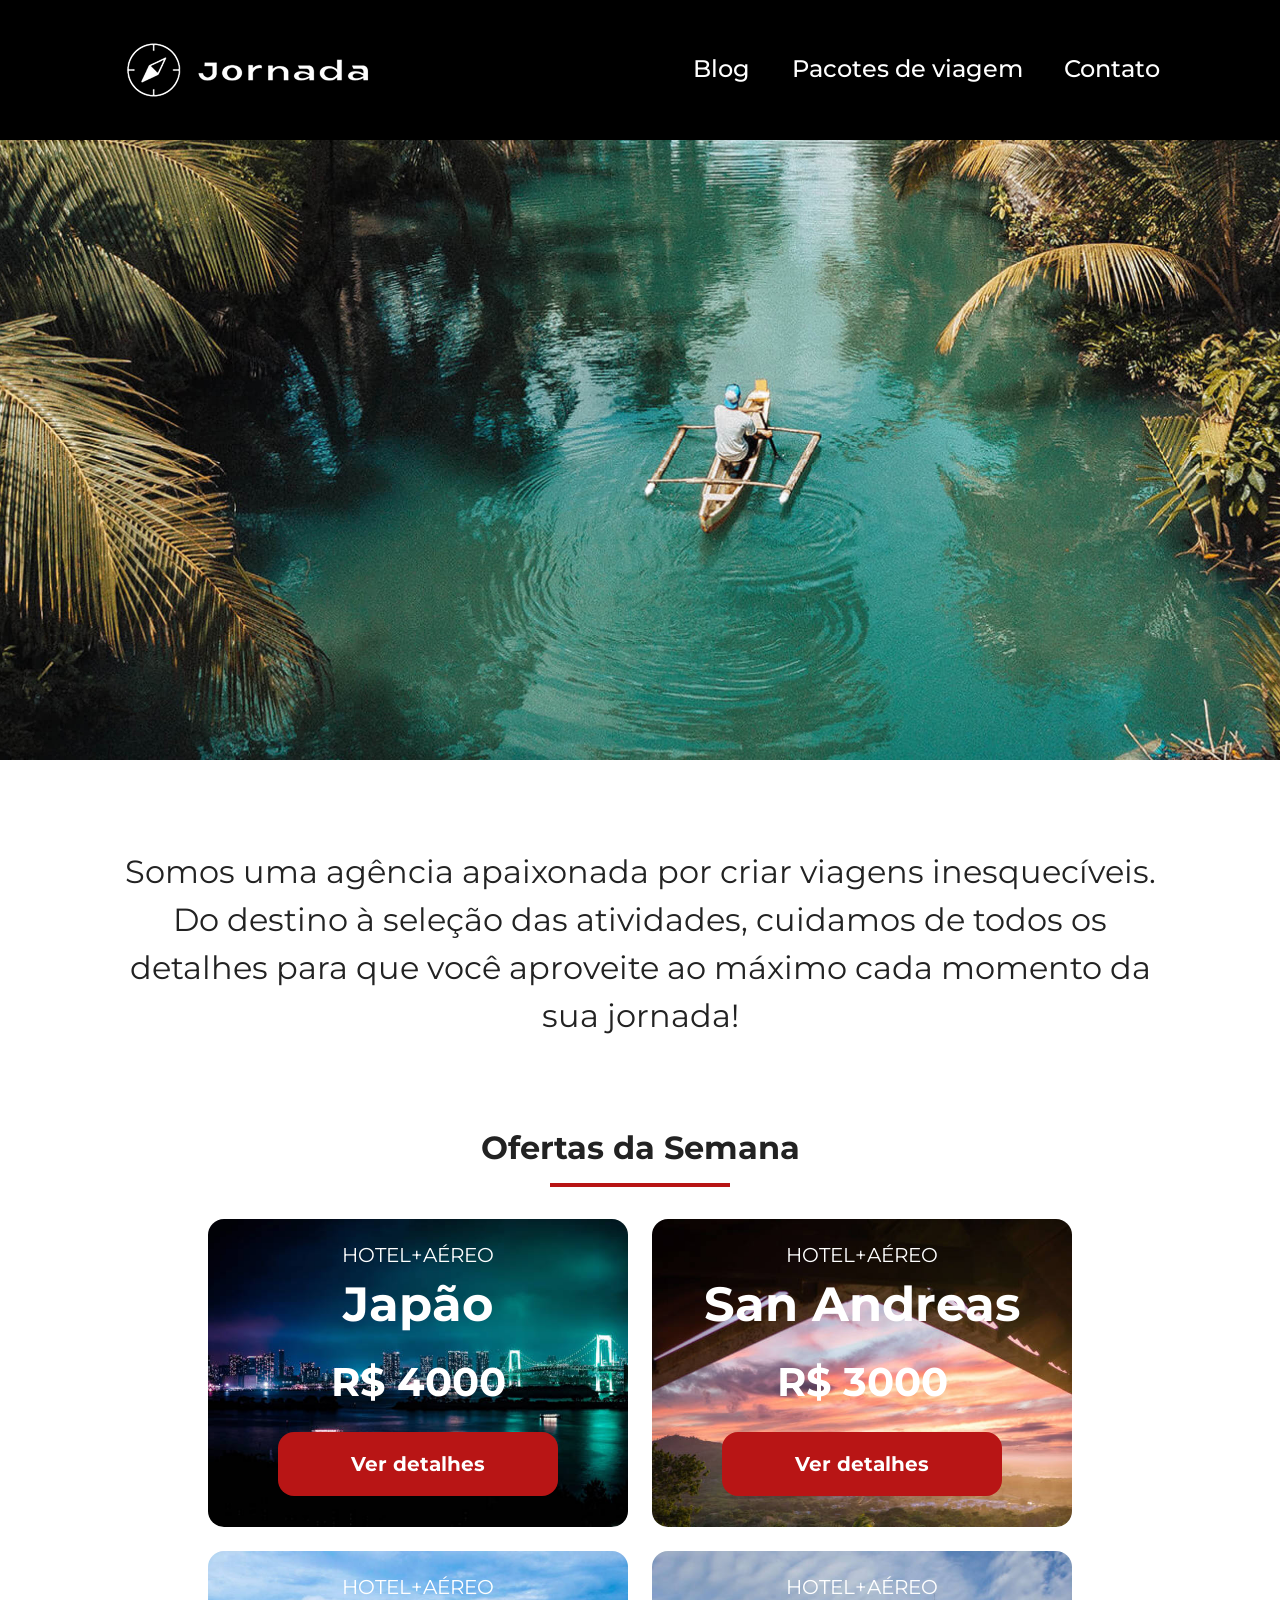
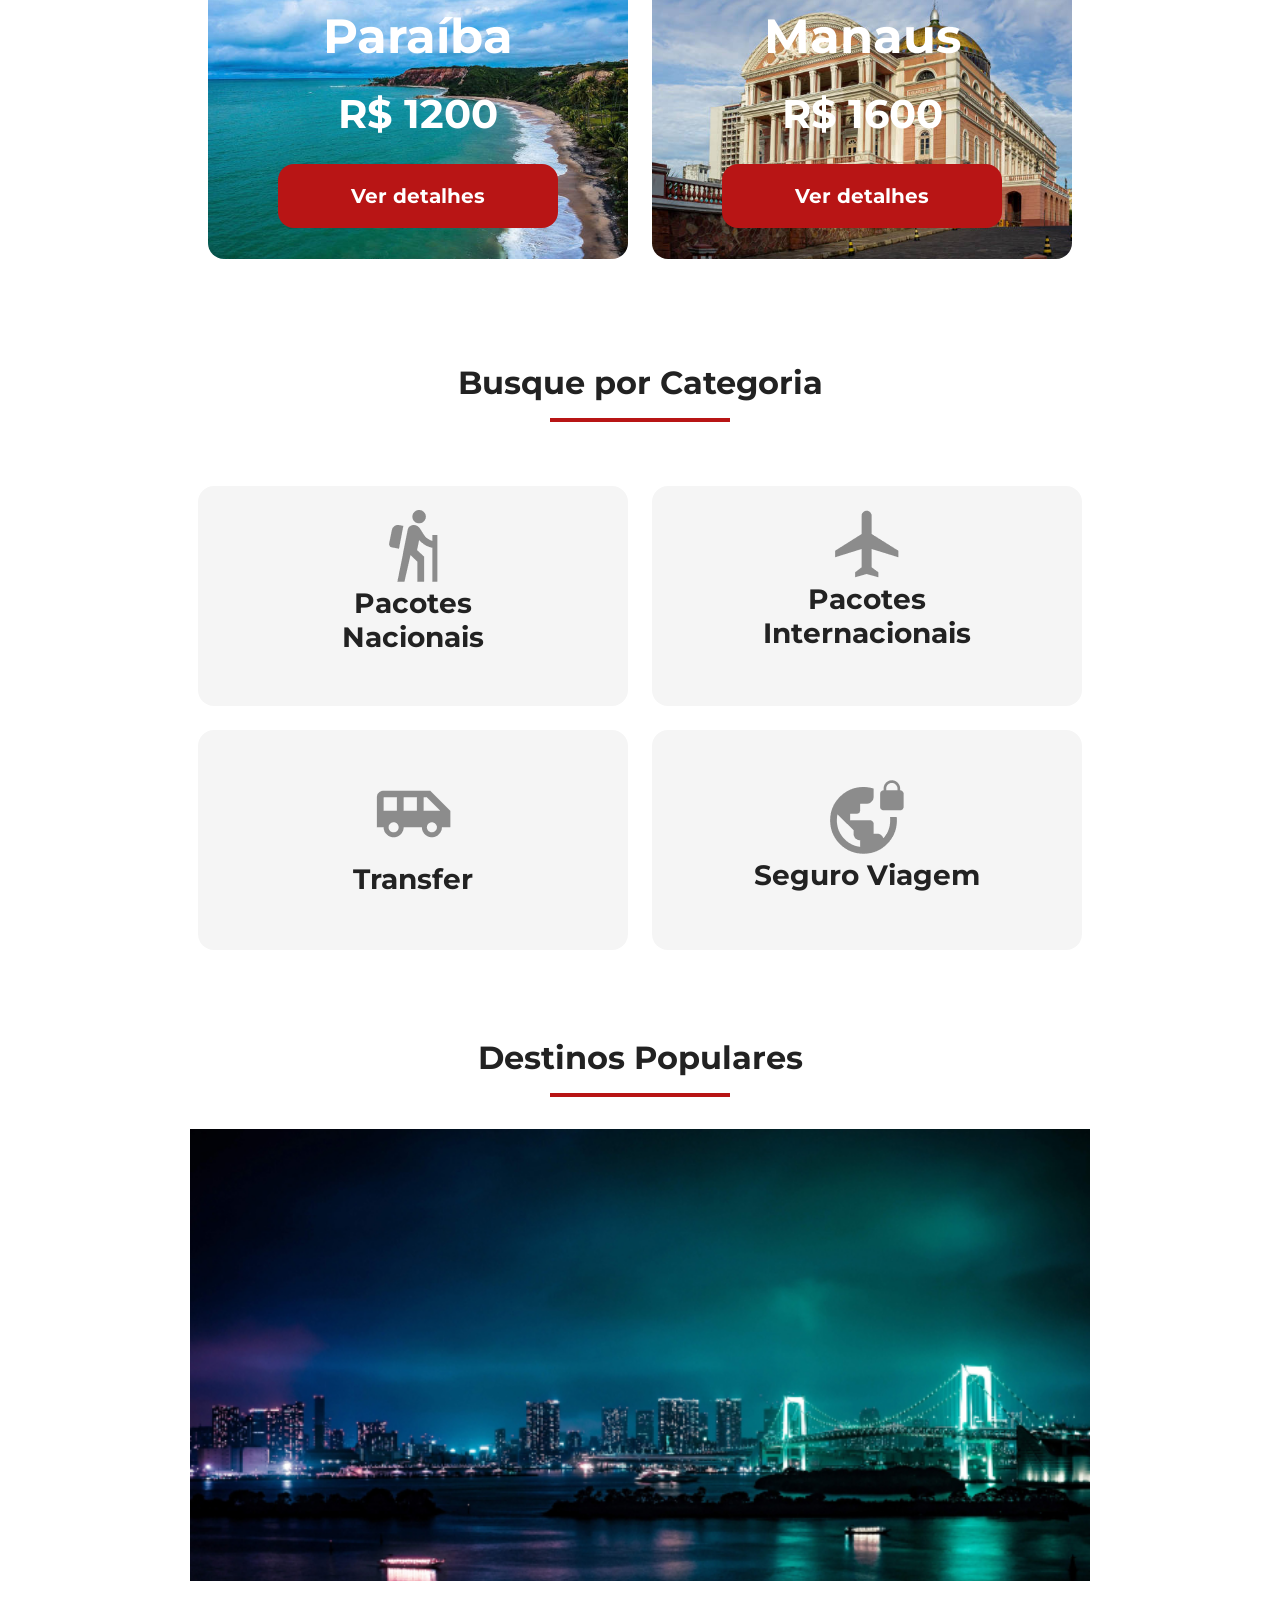
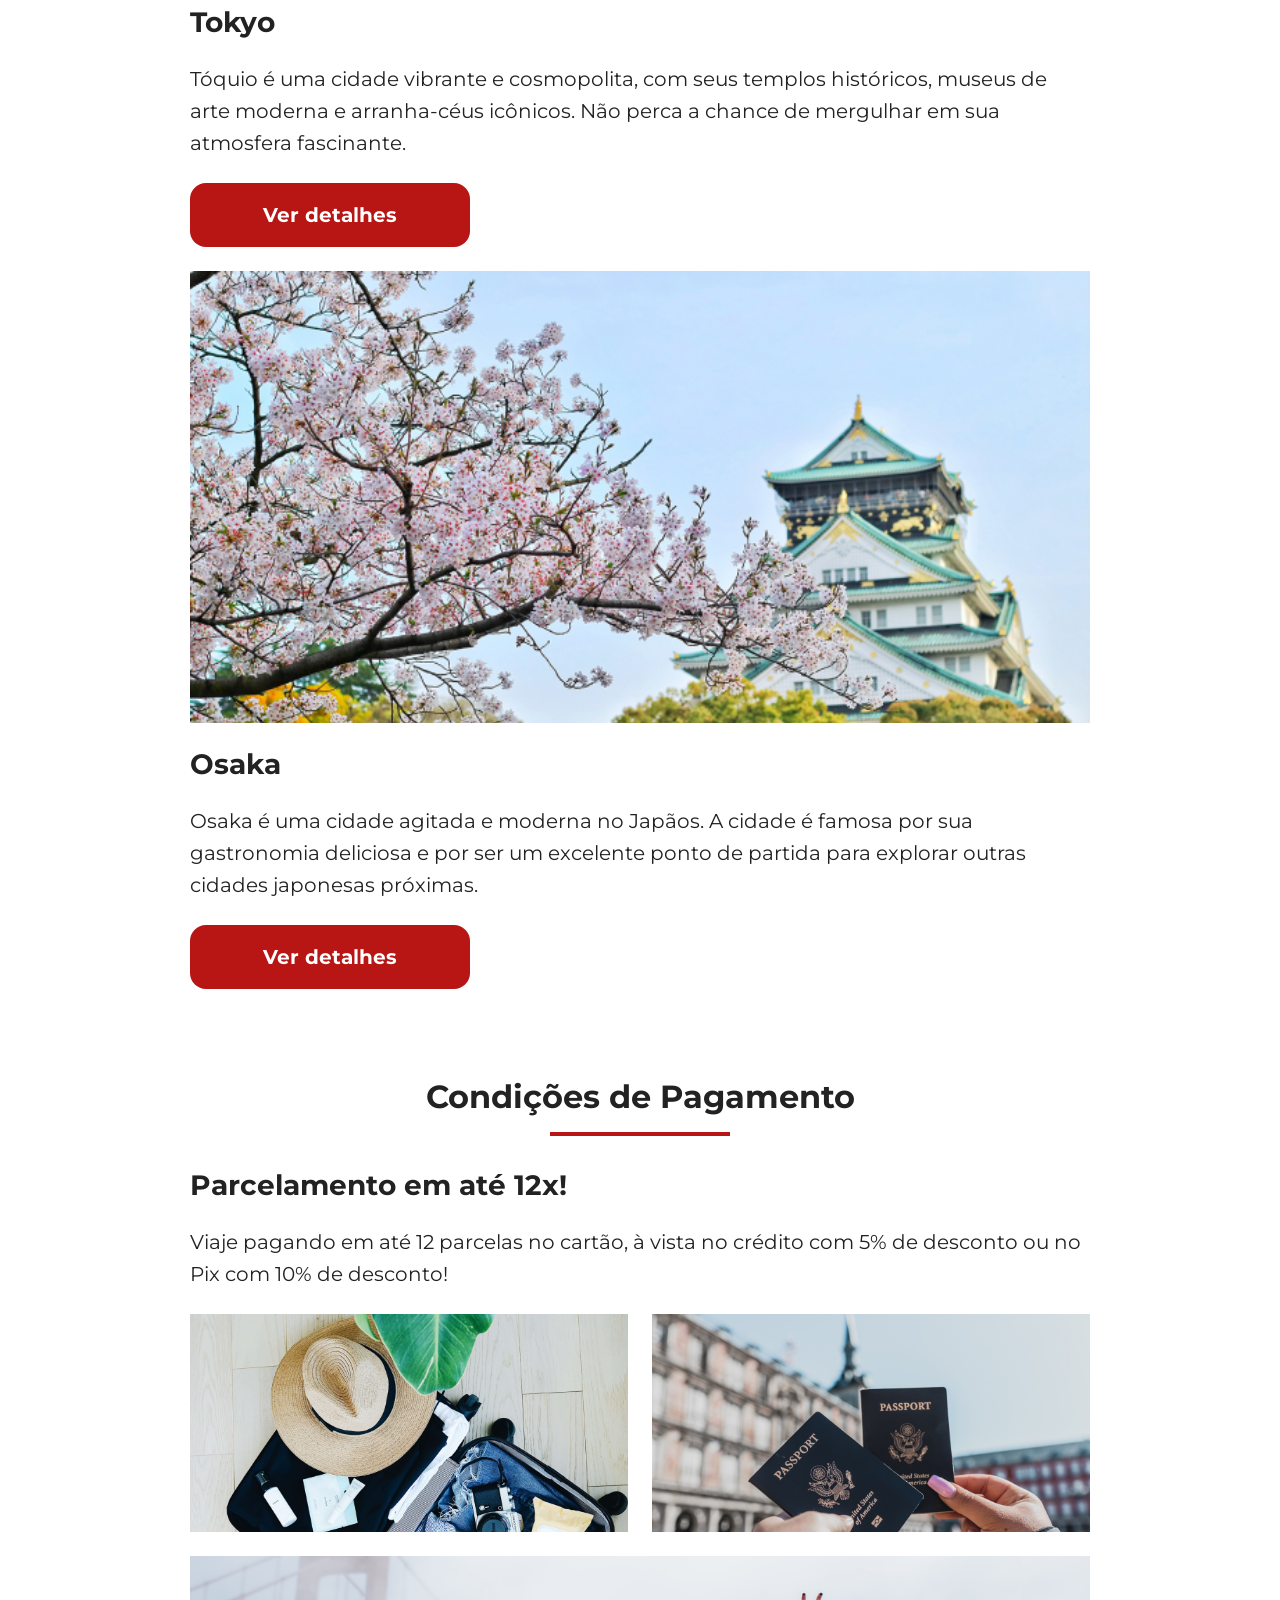
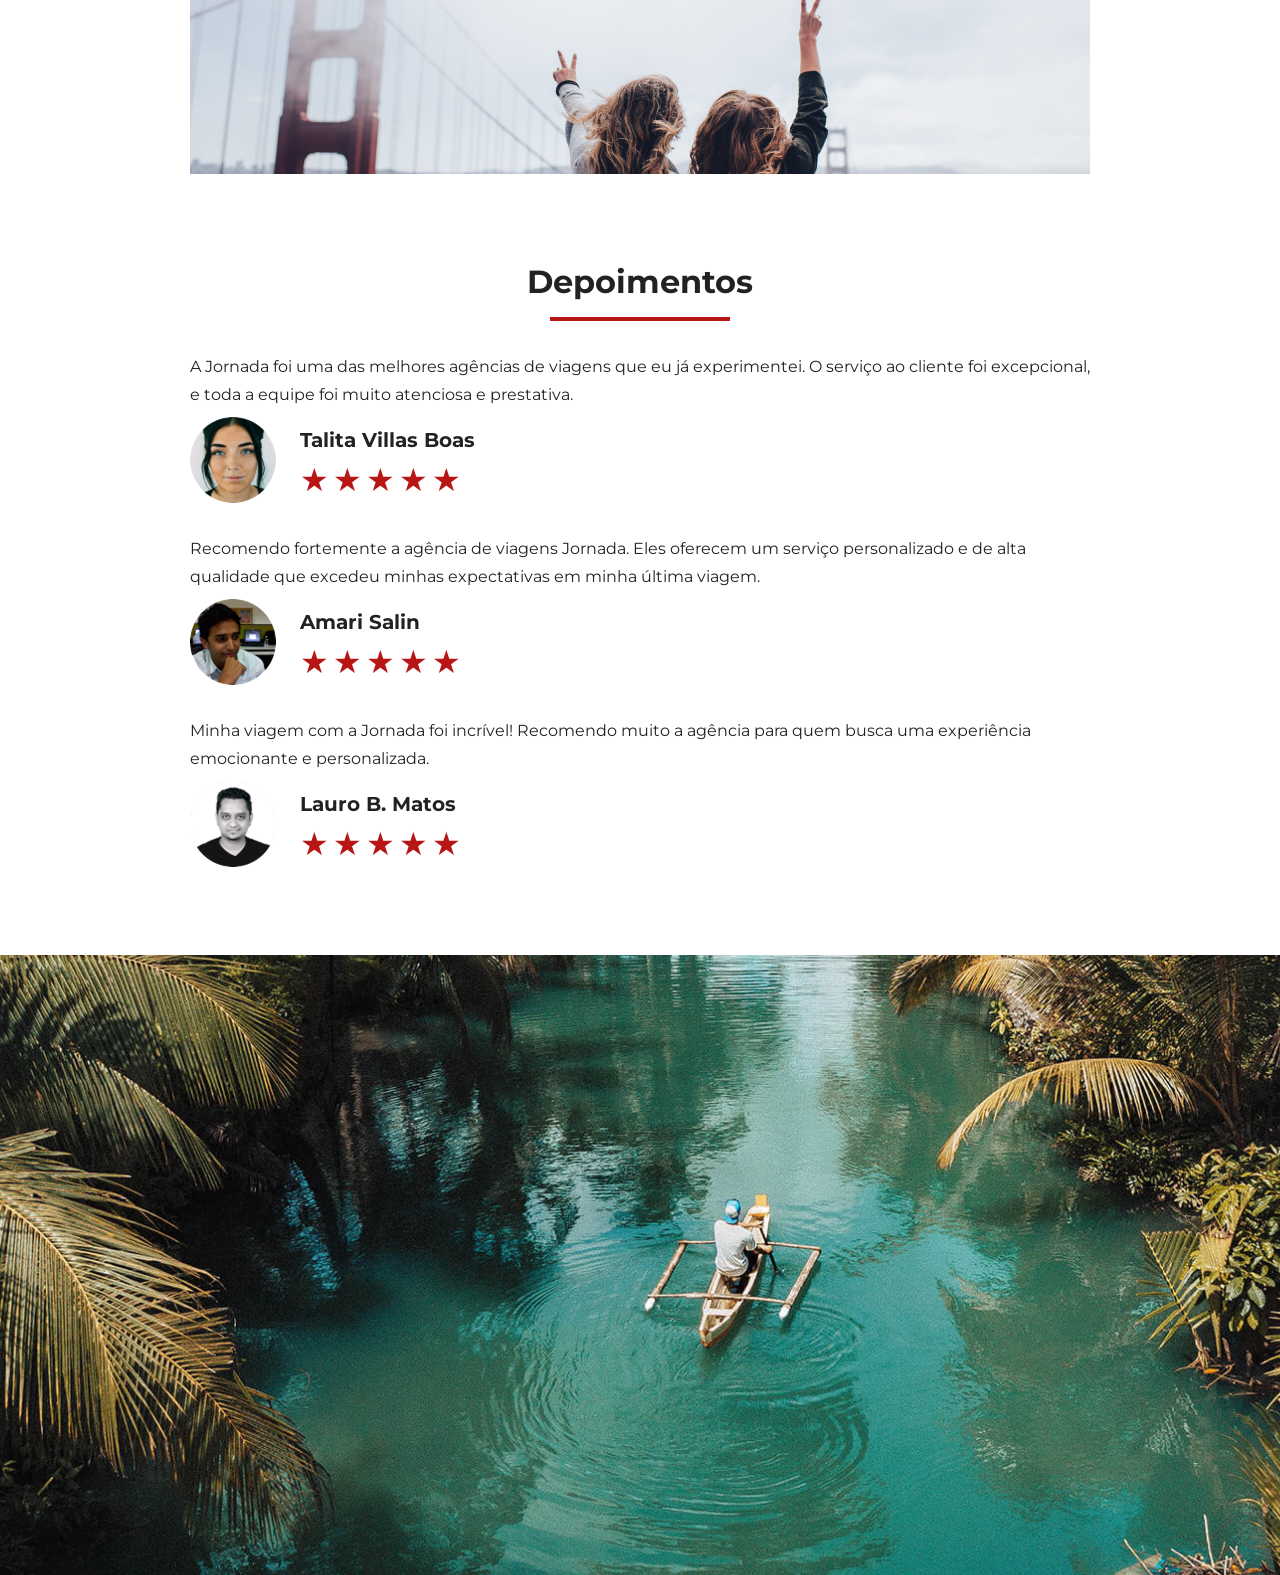
==== index.html @ 8143f9a4 "Finaliza o testimonials e cria o segundo hero" ====
<!DOCTYPE html>
<html lang="pt-BR">
  <head>
    <meta charset="UTF-8" />
    <meta name="viewport" content="width=device-width, initial-scale=1.0" />
    <link rel="stylesheet" href="./css/style.css" />
    <title>Jornada Viagens</title>
  </head>
  <body>
    <header class="main-header">
      <a class="logo" href="index.html" title="voltar para a página inicial">
        <img
          class="img-mobile"
          src="img/bussola-jornada-branco.png"
          alt="Bussola do logo Jornada Viagens na cor branca"
        />
        <img
          class="img-desktop"
          src="img/bussola-texto-jornada-branco.png"
          alt="Logo Jornada Viagens na cor branca"
        />
      </a>
      <div class="navigation-menu">
        <label for="menu">
          <img src="img/menu.png" alt="menu" />
        </label>
        <input type="checkbox" id="menu" hidden />
        <nav>
          <ul class="list-links">
            <li>
              <a href="blog.html" target="_blank" title="Acessar Blog">Blog</a>
            </li>
            <li>
              <a
                href="pacotes.html"
                target="_blank"
                title="Acessar Pacotes de viagem"
                >Pacotes de viagem</a
              >
            </li>
            <li>
              <a href="contato.html" target="_blank" title="Acessar Contato"
                >Contato</a
              >
            </li>
          </ul>
        </nav>
      </div>
    </header>
    <section class="hero">
      <div class="hero-img"></div>
      <h2>
        Somos uma agência apaixonada por criar viagens inesquecíveis. Do destino
        à seleção das atividades, cuidamos de todos os detalhes para que você
        aproveite ao máximo cada momento da sua jornada!
      </h2>
    </section>
    <section class="offers">
      <div class="section-title">
        <h2>Ofertas da Semana</h2>
        <hr />
      </div>
      <div class="offers-cards">
        <article class="card japao">
          <header>
            <p>HOTEL+AÉREO</p>
            <h3>
              Japão <br />
              <span>R$ 4000</span>
            </h3>
          </header>
          <footer>
            <a href="#" class="button">Ver detalhes</a>
          </footer>
        </article>
        <article class="card san-andreas">
          <header>
            <p>HOTEL+AÉREO</p>
            <h3>
              San Andreas <br />
              <span>R$ 3000</span>
            </h3>
          </header>
          <footer>
            <a href="#" class="button">Ver detalhes</a>
          </footer>
        </article>
        <article class="card paraiba">
          <header>
            <p>HOTEL+AÉREO</p>
            <h3>
              Paraíba <br />
              <span>R$ 1200</span>
            </h3>
          </header>
          <footer>
            <a href="#" class="button">Ver detalhes</a>
          </footer>
        </article>
        <article class="card manaus">
          <header>
            <p>HOTEL+AÉREO</p>
            <h3>
              Manaus <br />
              <span>R$ 1600</span>
            </h3>
          </header>
          <footer>
            <a href="#" class="button">Ver detalhes</a>
          </footer>
        </article>
      </div>
    </section>
    <section class="categories">
      <div class="section-title">
        <h2>Busque por Categoria</h2>
        <hr />
      </div>
      <div class="categories-cards">
        <a
          class="card"
          href="#"
          target="_blank"
          title="Busque pela categoria Pacotes Nacionais"
        >
          <img
            src="img/icone-caminhada.png"
            alt="ícone cinza representando uma pessoa fazendo tracking"
          />
          <h3 class="content-title">
            Pacotes<br />
            Nacionais
          </h3>
        </a>

        <a
          class="card"
          href="#"
          target="_blank"
          title="Busque pela categoria Pacotes Internacionais"
        >
          <img
            src="img/icone-aviao.png"
            alt="ícone cinza representando um avião"
          />
          <h3 class="content-title">
            Pacotes <br />
            Internacionais
          </h3>
        </a>
        <a
          class="card single-line transfer"
          href="#"
          target="_blank"
          title="Busque pela categoria Transfer"
        >
          <img
            src="img/icone-onibus.png"
            alt="ícone cinza representando um ônibus"
          />
          <h3 class="content-title">Transfer</h3>
        </a>
        <a
          class="card single-line"
          href="#"
          target="_blank"
          title="Busque pela categoria Seguro Viagem"
        >
          <img
            src="img/icone-planeta.png"
            alt="ícone cinza representando o planeta terra com um cadeado"
          />
          <h3 class="content-title">Seguro Viagem</h3>
        </a>
      </div>
    </section>
    <section class="destinations">
      <div class="section-title">
        <h2>Destinos Populares</h2>
        <hr />
      </div>
      <div class="destination-items">
        <article class="item tokyo">
          <header>
            <div class="img-item"></div>
            <h4 class="content-title">Tokyo</h4>
          </header>
          <p class="content-text">
            Tóquio é uma cidade vibrante e cosmopolita, com seus templos
            históricos, museus de arte moderna e arranha-céus icônicos. Não
            perca a chance de mergulhar em sua atmosfera fascinante.
          </p>
          <footer>
            <a
              href="#"
              class="button"
              target="_blank"
              title="Veja mais detalhes do destino Tokyo"
              >Ver detalhes</a
            >
          </footer>
        </article>
        <article class="item osaka">
          <header>
            <div class="img-item"></div>
            <h4 class="content-title">Osaka</h4>
          </header>
          <p class="content-text">
            Osaka é uma cidade agitada e moderna no Japãos. A cidade é famosa
            por sua gastronomia deliciosa e por ser um excelente ponto de
            partida para explorar outras cidades japonesas próximas.
          </p>
          <footer>
            <a
              href="#"
              class="button"
              target="_blank"
              title="Veja mais detalhes do destino Osaka"
              >Ver detalhes</a
            >
          </footer>
        </article>
      </div>
    </section>
    <section class="payments">
      <div class="section-title">
        <h2>Condições de Pagamento</h2>
        <hr>
      </div>
      <div class="content-container">
        <div class="text-content">
          <h3 class="content-title">Parcelamento em até 12x!</h3>
          <p class="content-text">
            Viaje pagando em até 12 parcelas no cartão, à vista no crédito com 5% de desconto ou no Pix com 10% de desconto!
          </p>
        </div>
        <div class="image-gallery">
          <div class="image first"></div>
          <div class="image second"></div>
          <div class="image thirdy colspan-2"></div>
        </div>
      </div>
    </section>
    <section class="testimonials">
      <div class="section-title">
        <h2>Depoimentos</h2>
        <hr>
      </div>
      <div class="testimonial-container">
        <article>
          <header>
            <p>A Jornada foi uma das melhores agências de viagens que eu já experimentei. O serviço ao cliente foi excepcional, e toda a equipe foi muito atenciosa e prestativa.</p>
          </header>
          <footer>
            <img src="img/avatar-talita.png" alt="Imagem de perfil da cliente Talita Villas Boas">
            <div class="profile-content">
              <h4>Talita Villas Boas</h4>
              <div class="rating">
                <span class="star">★</span>
                <span class="star">★</span>
                <span class="star">★</span>
                <span class="star">★</span>
                <span class="star">★</span>

              </div>
            </div>
          </footer>
        </article>
        <article>
          <header>
            <p>Recomendo fortemente a agência de viagens Jornada. Eles oferecem um serviço personalizado e de alta qualidade que excedeu minhas expectativas em minha última viagem.</p>
          </header>
          <footer>
            <img src="img/avatar-amari.png" alt="Imagem de perfil do cliente Amari Salin">
            <div class="profile-content">
              <h4>Amari Salin</h4>
              <div class="rating">
                <span class="star">★</span>
                <span class="star">★</span>
                <span class="star">★</span>
                <span class="star">★</span>
                <span class="star">★</span>
              </div>
            </div>
          </footer>
        </article>
        <article>
          <header>
            <p>Minha viagem com a Jornada foi incrível! Recomendo muito a agência para quem busca uma experiência emocionante e personalizada.</p>
          </header>
          <footer>
            <img src="img/avatar-lauro.png" alt="Imagem de perfil do cliente Lauro Matos">
            <div class="profile-content">
              <h4>Lauro B. Matos</h4>
              <div class="rating">
                <span class="star">★</span>
                <span class="star">★</span>
                <span class="star">★</span>
                <span class="star">★</span>
                <span class="star">★</span>
              </div>
            </div>
        </article>
      </div>
    </section>
    <section class="hero">
      <div class="hero-img second"></div>
      </div>
    </section>
  </body>
</html>
---- css/style.css ----
@import url(global.css);
@import url(header.css);
@import url(hero.css);
@import url(offers.css);
@import url(categories.css);
@import url(destinations.css);
@import url(payments.css);
@import url(testimonials.css);
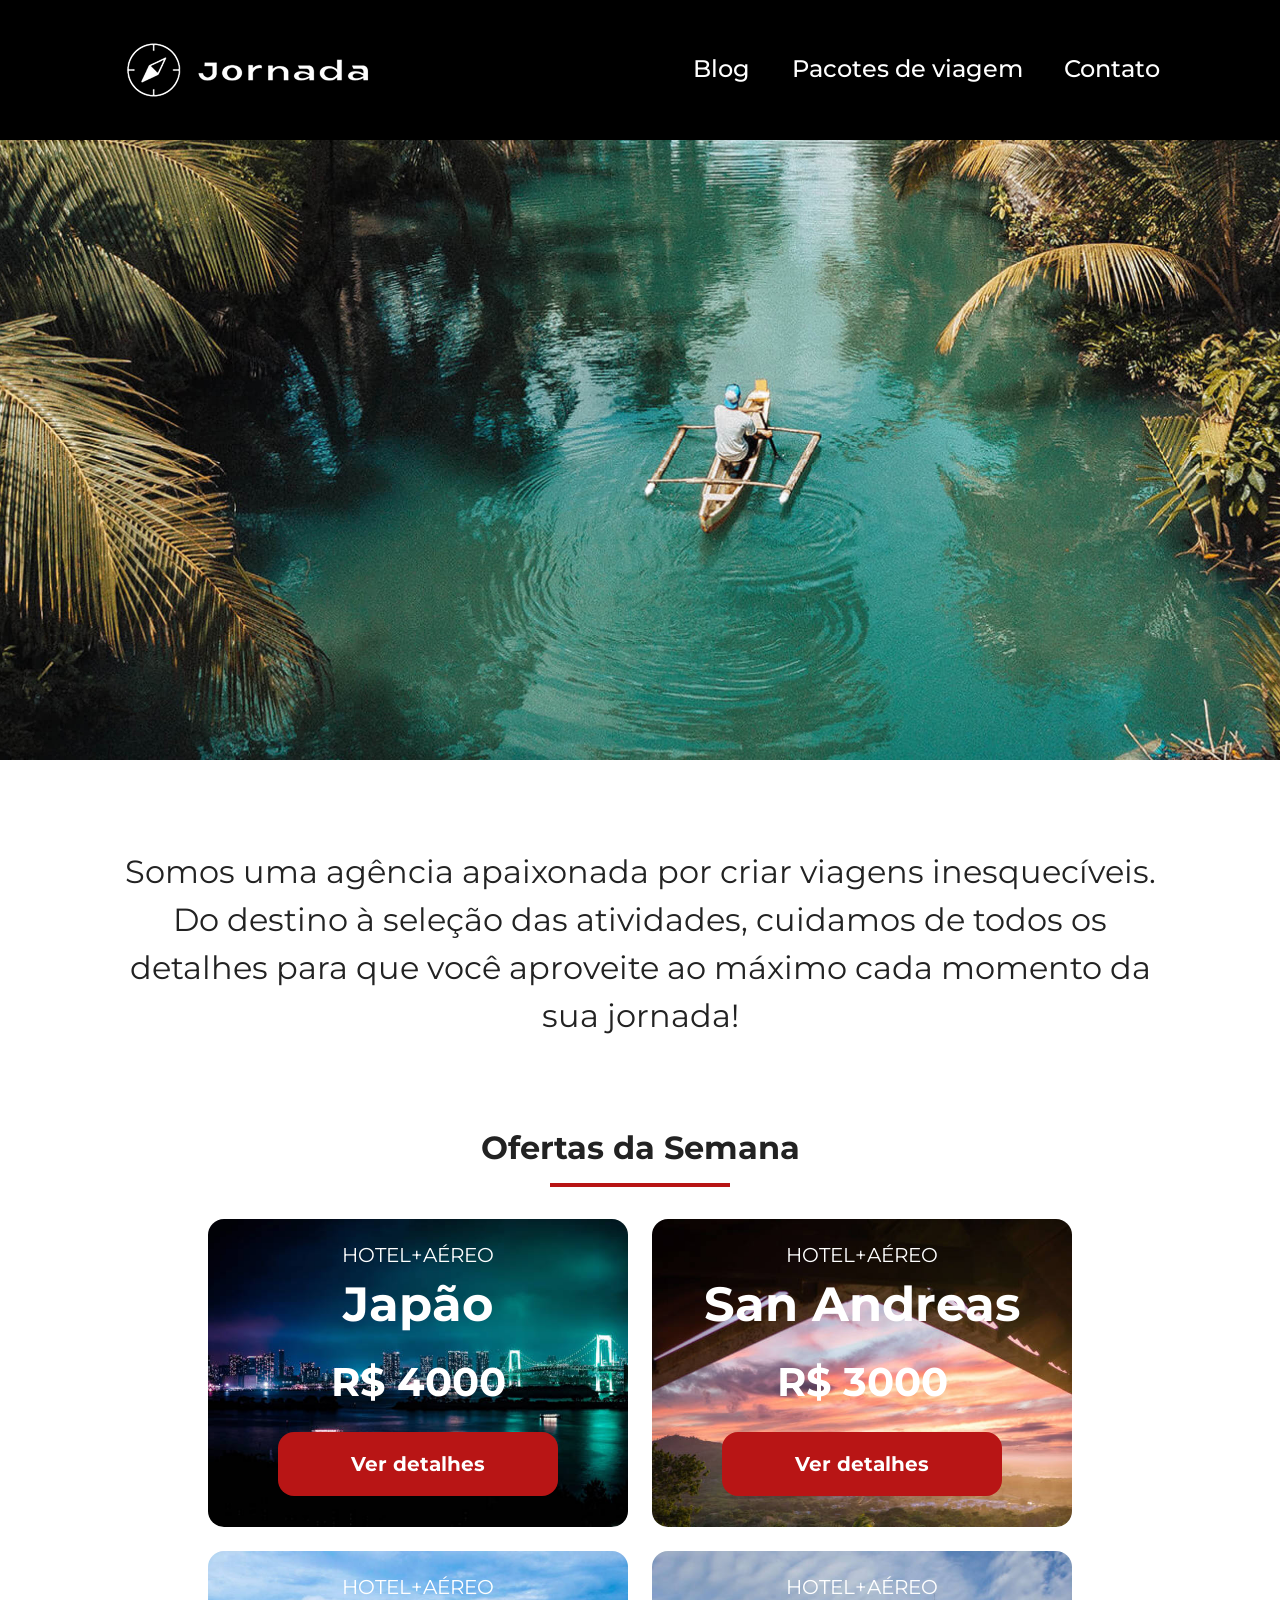
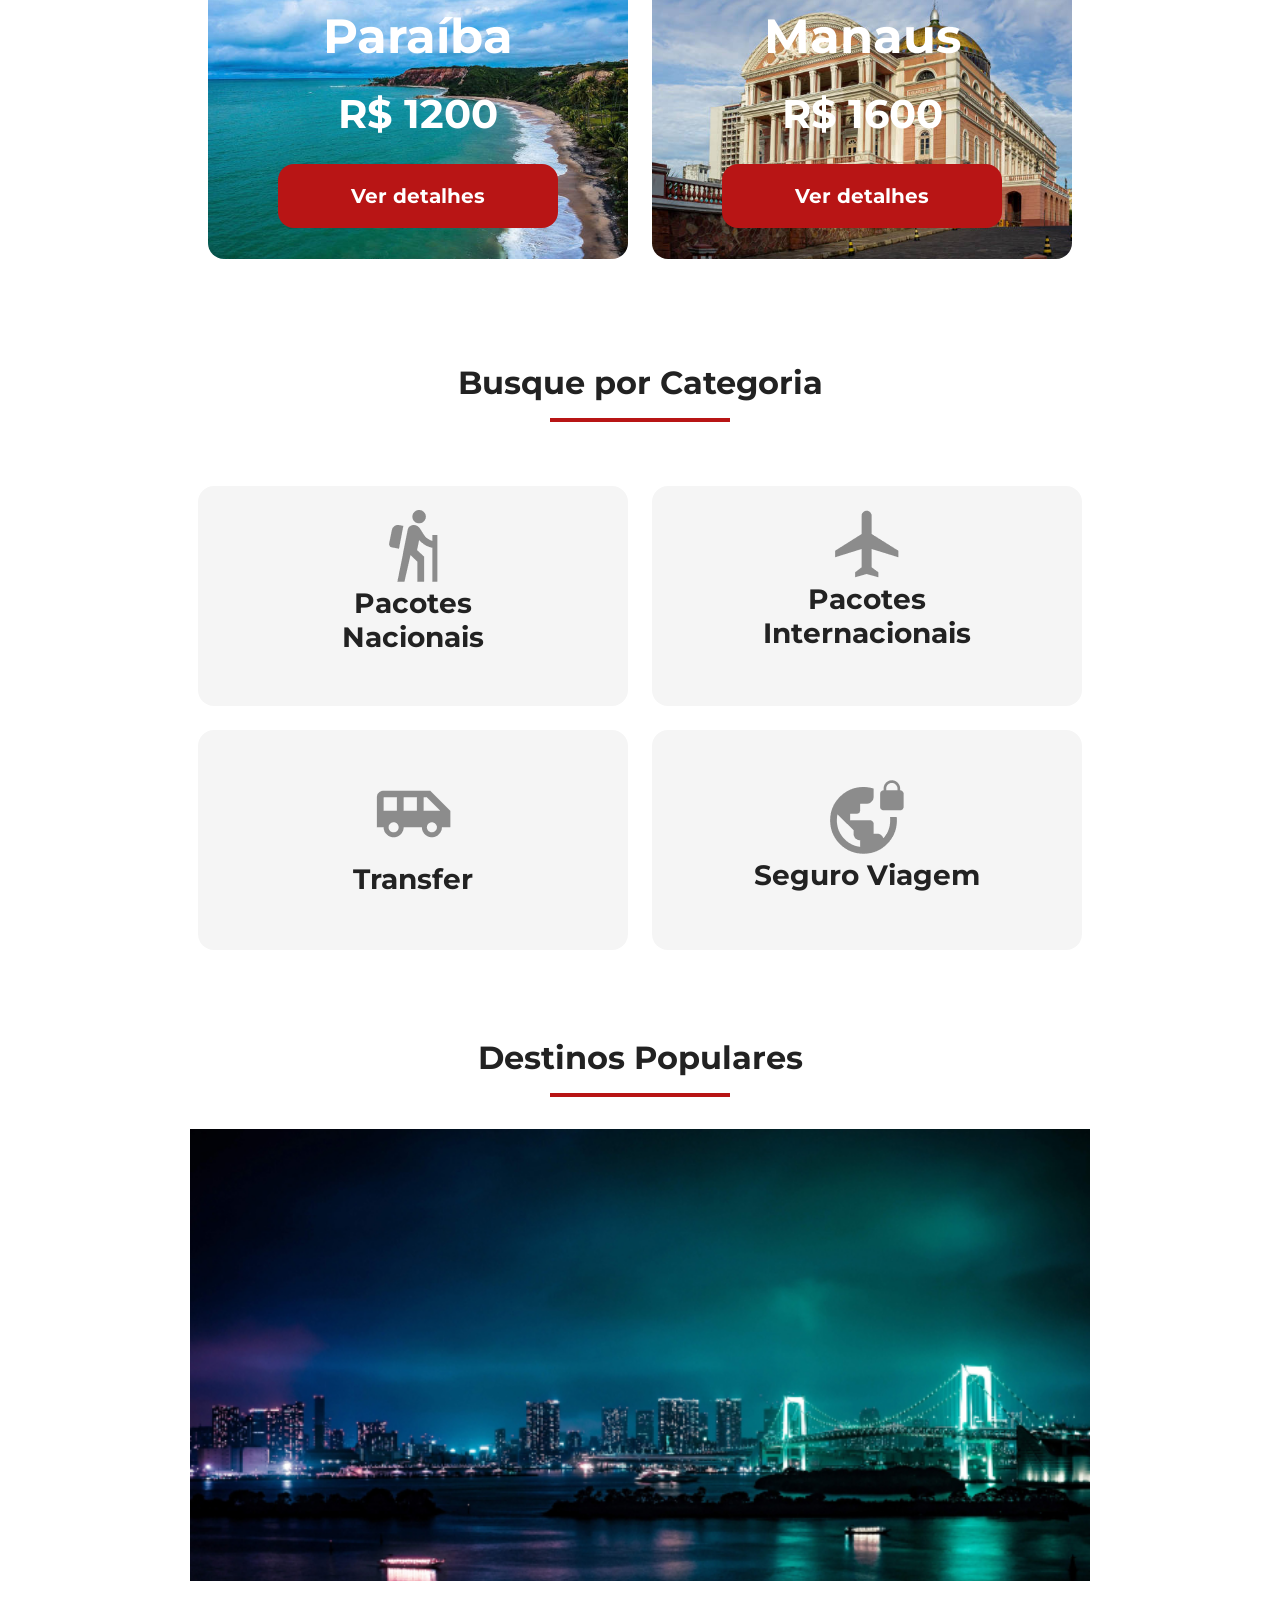
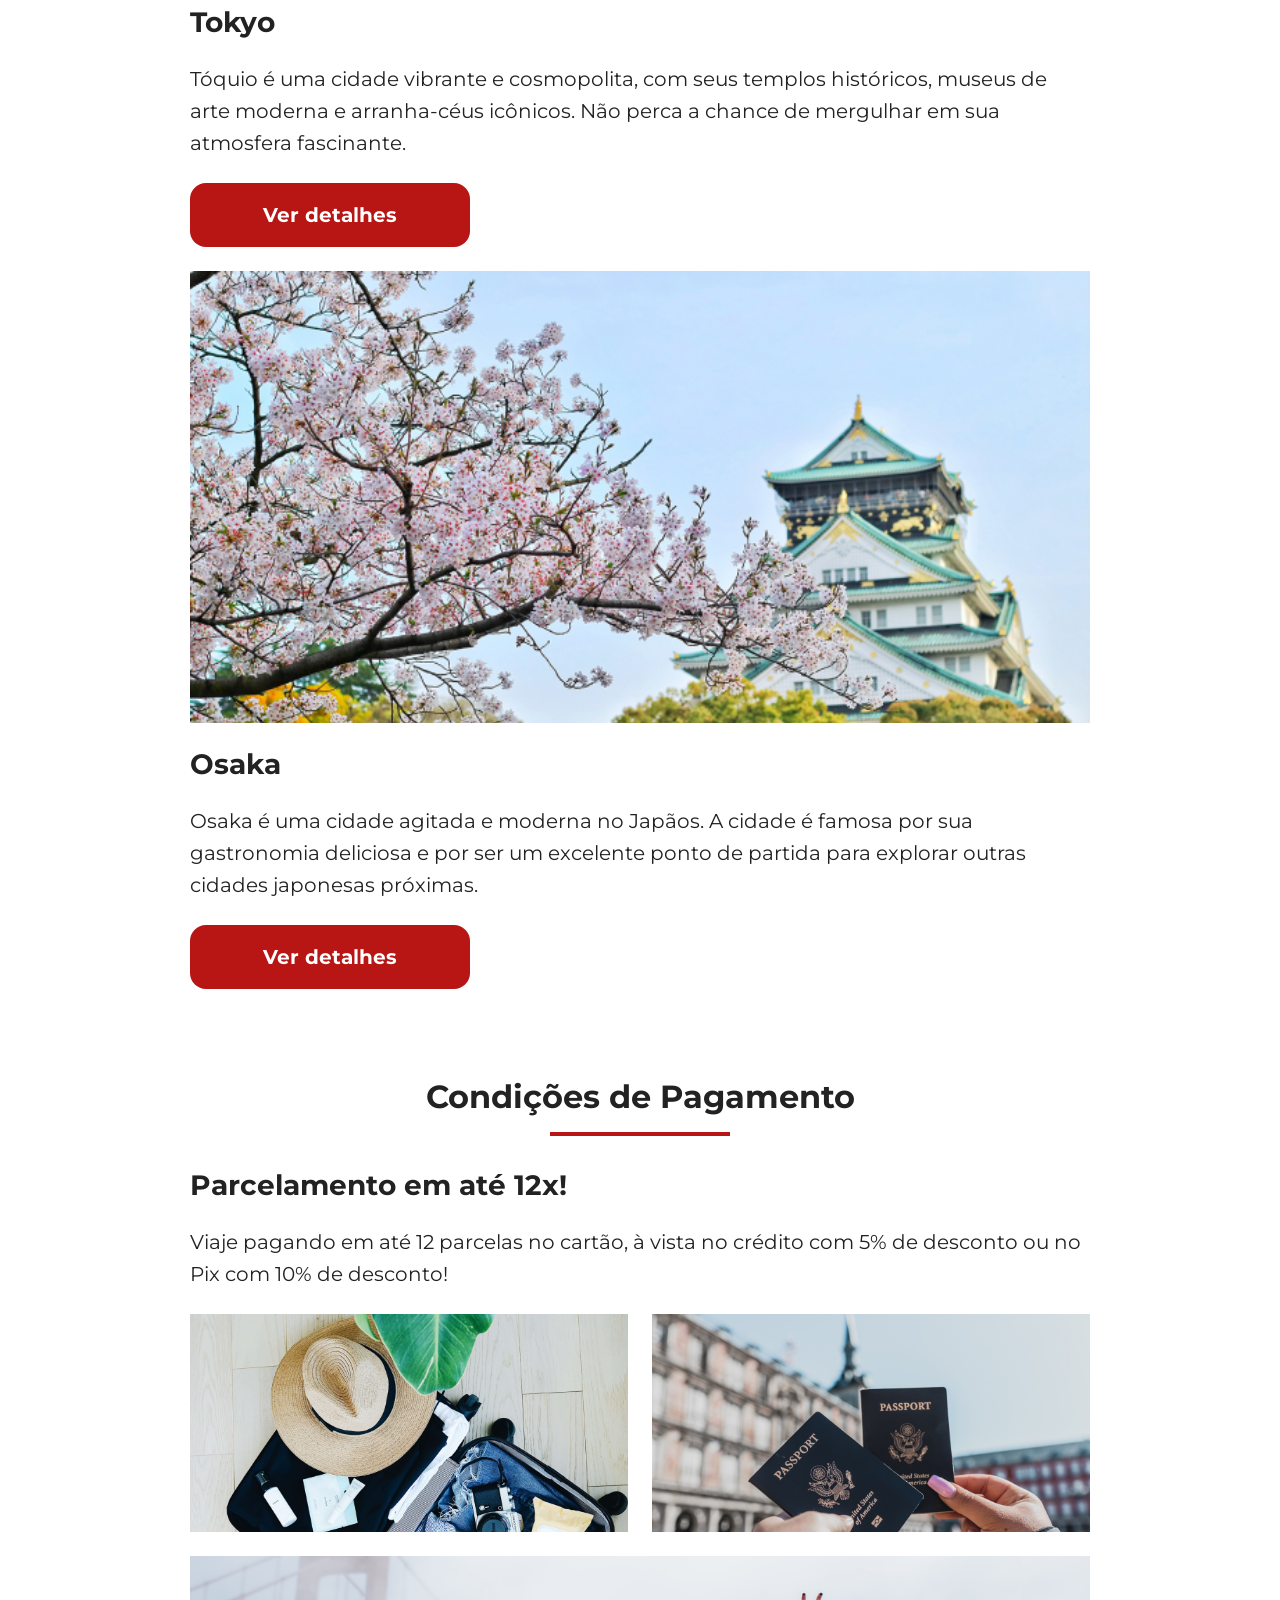
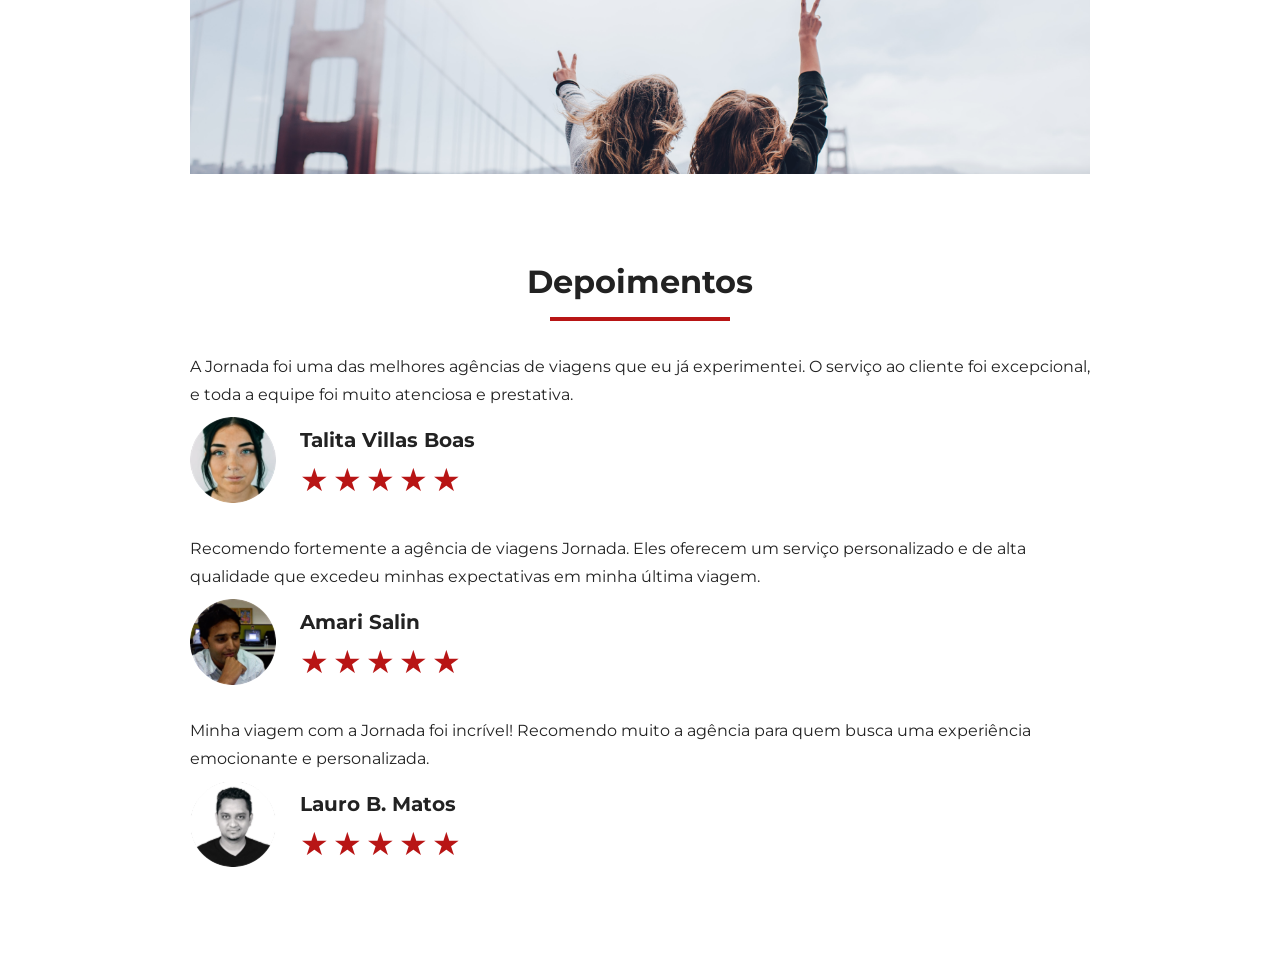
==== commit 2ace3c0e: "Merge pull request #9 from Heitor2911/feat/testimonials Feat/testimonials" ====
--- a/index.html
+++ b/index.html
@@ -303,9 +303,5 @@
         </article>
       </div>
     </section>
-    <section class="hero">
-      <div class="hero-img second"></div>
-      </div>
-    </section>
   </body>
 </html>
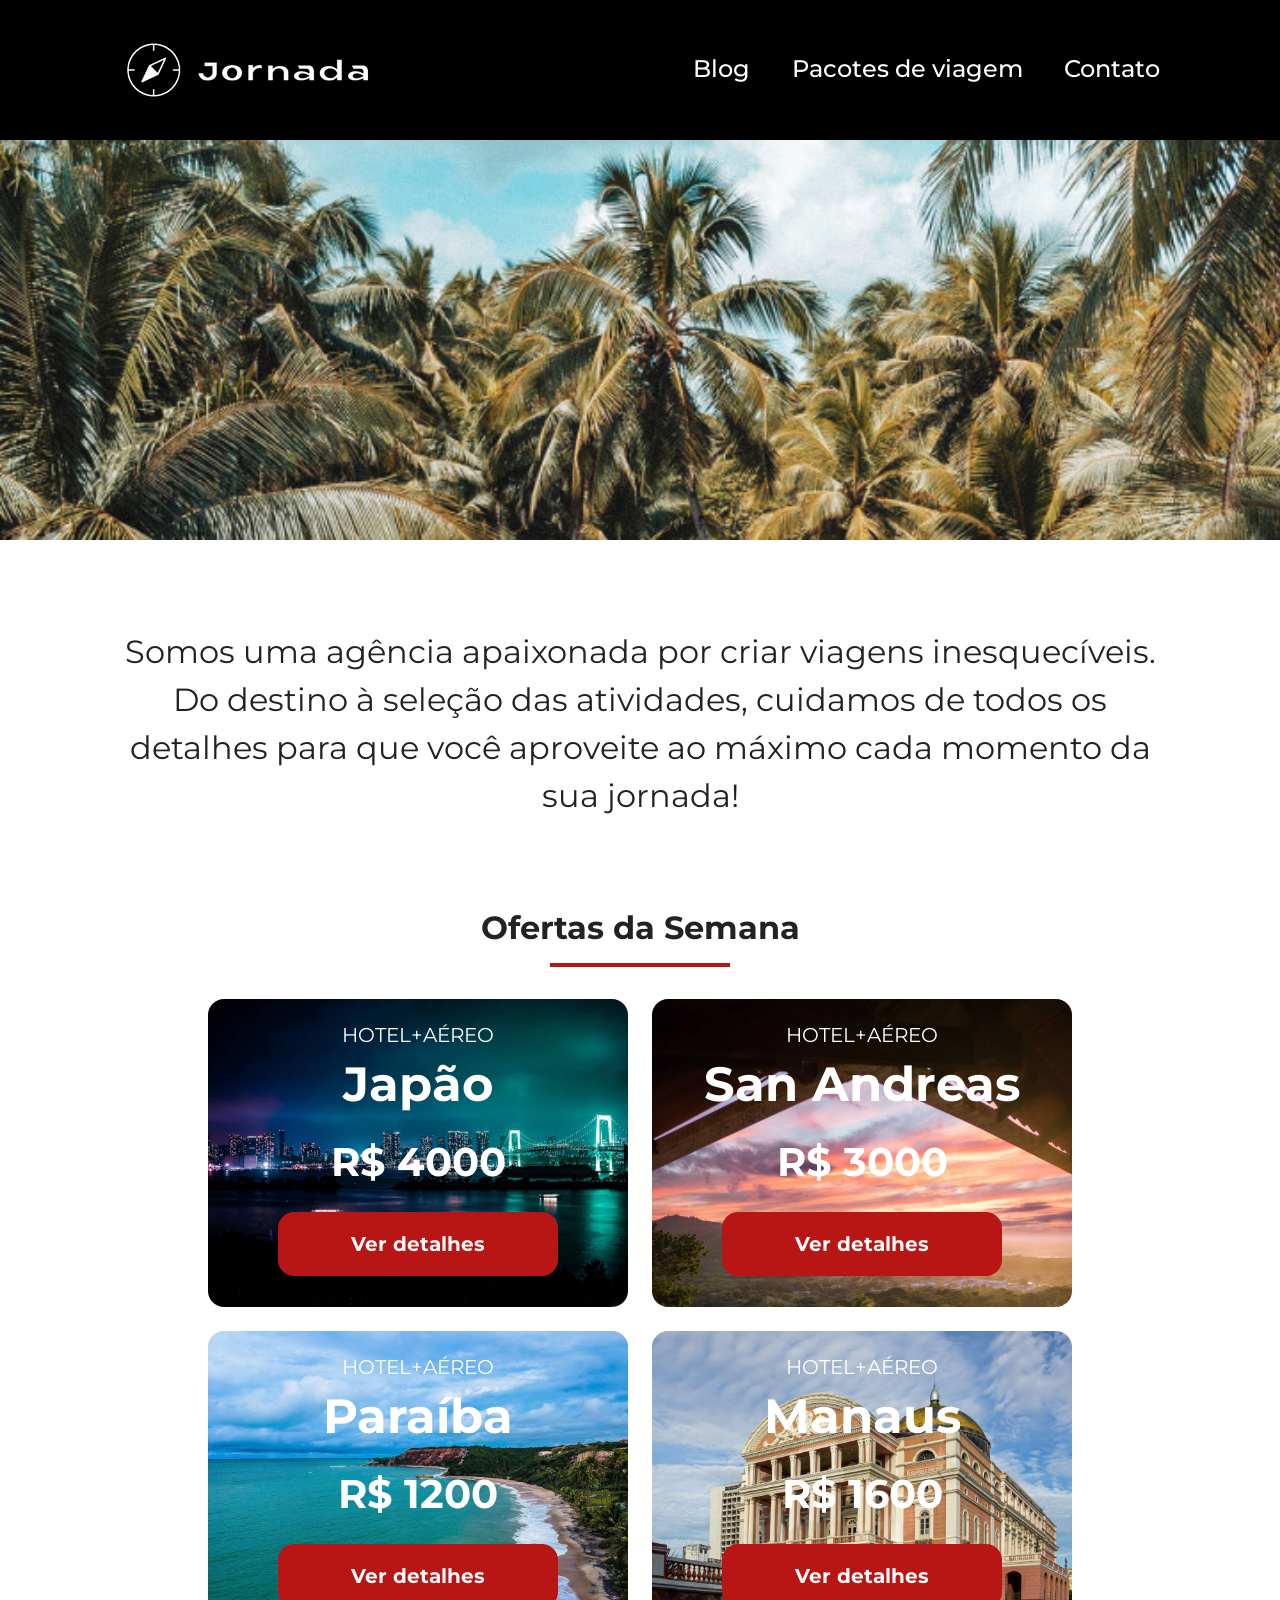
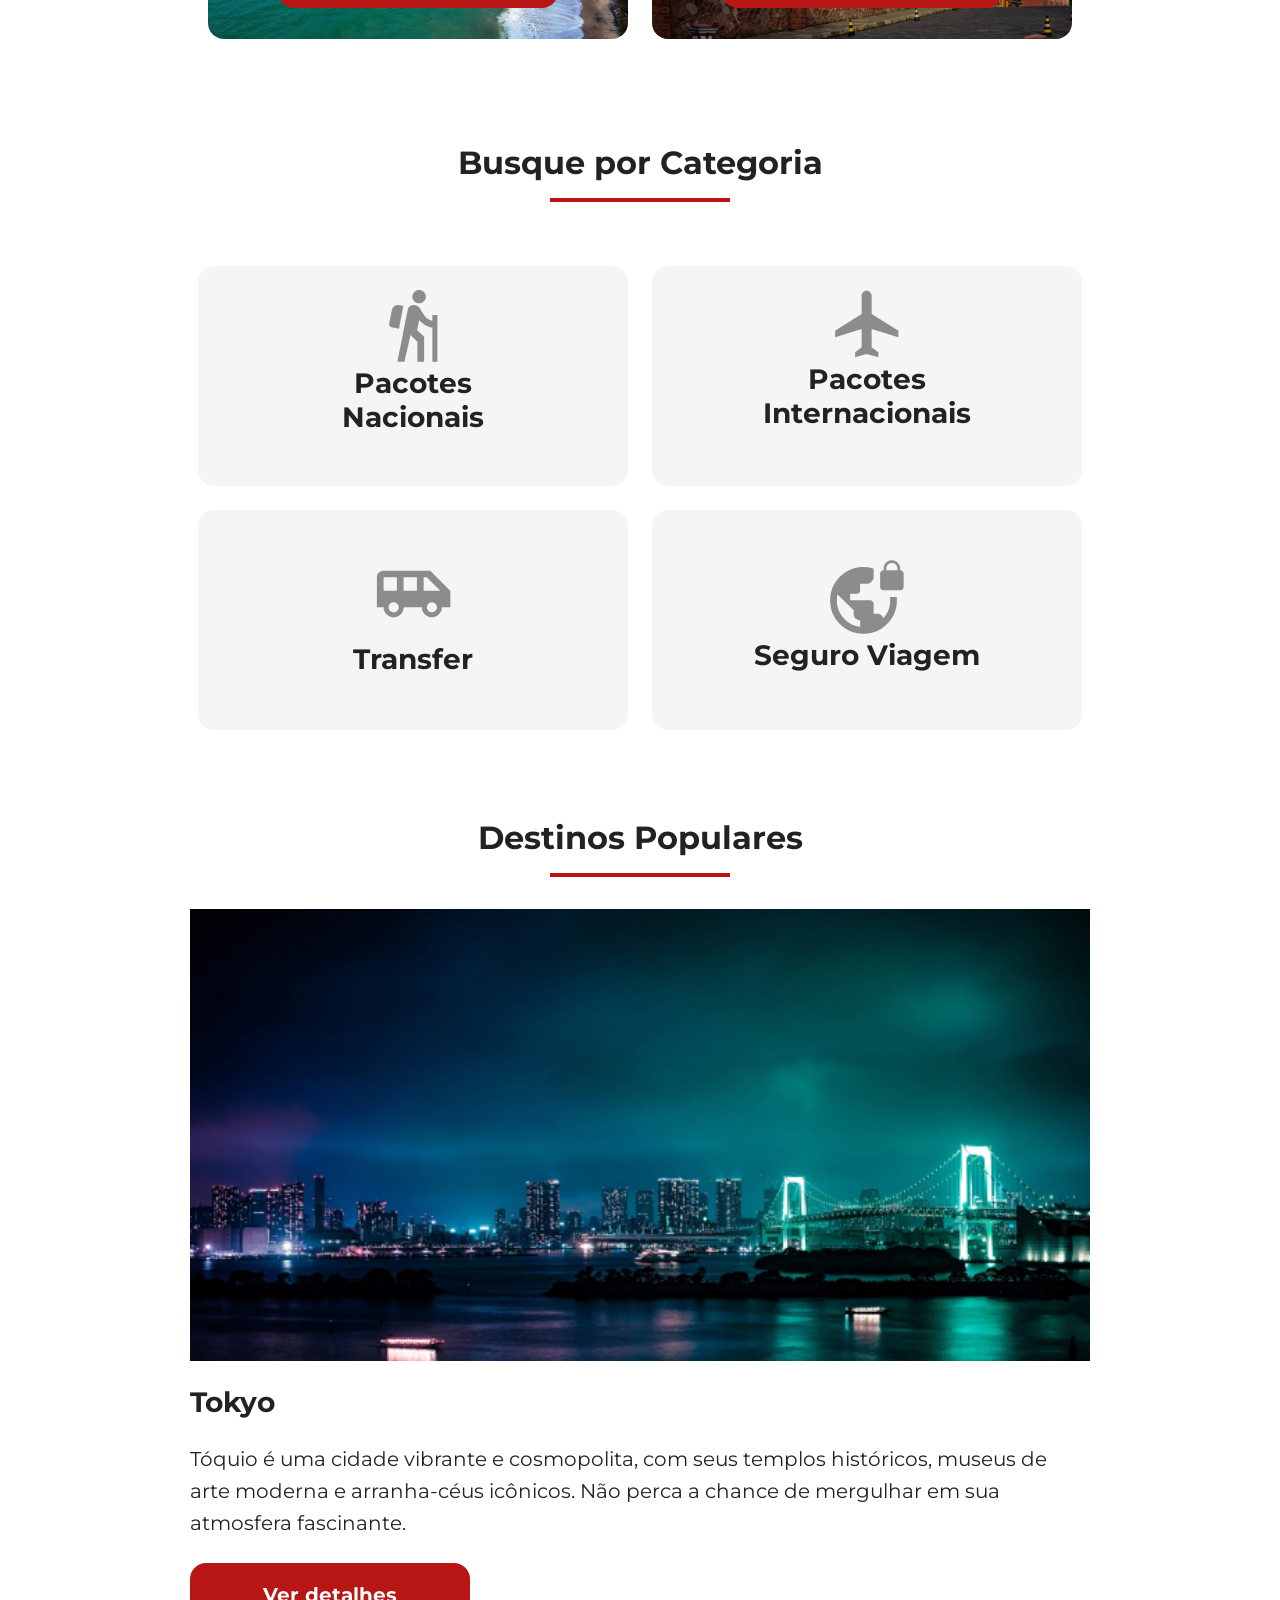
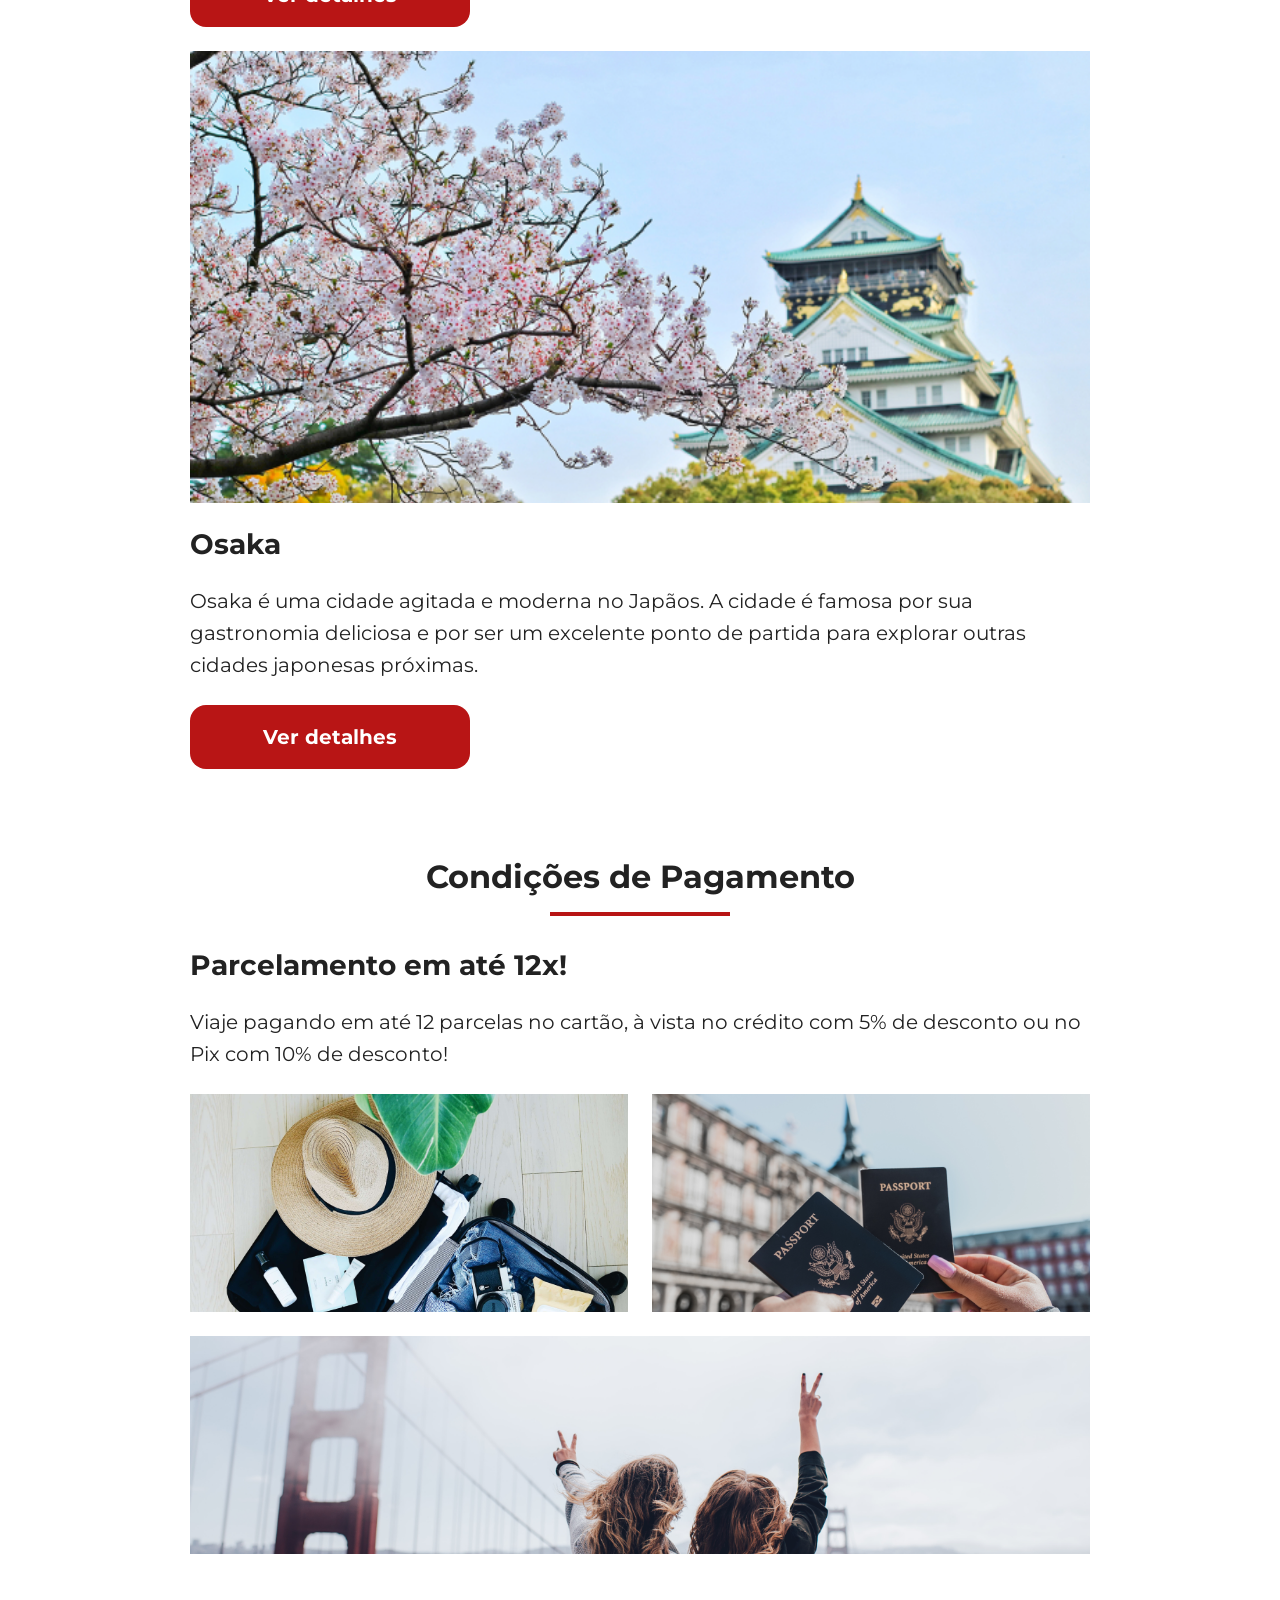
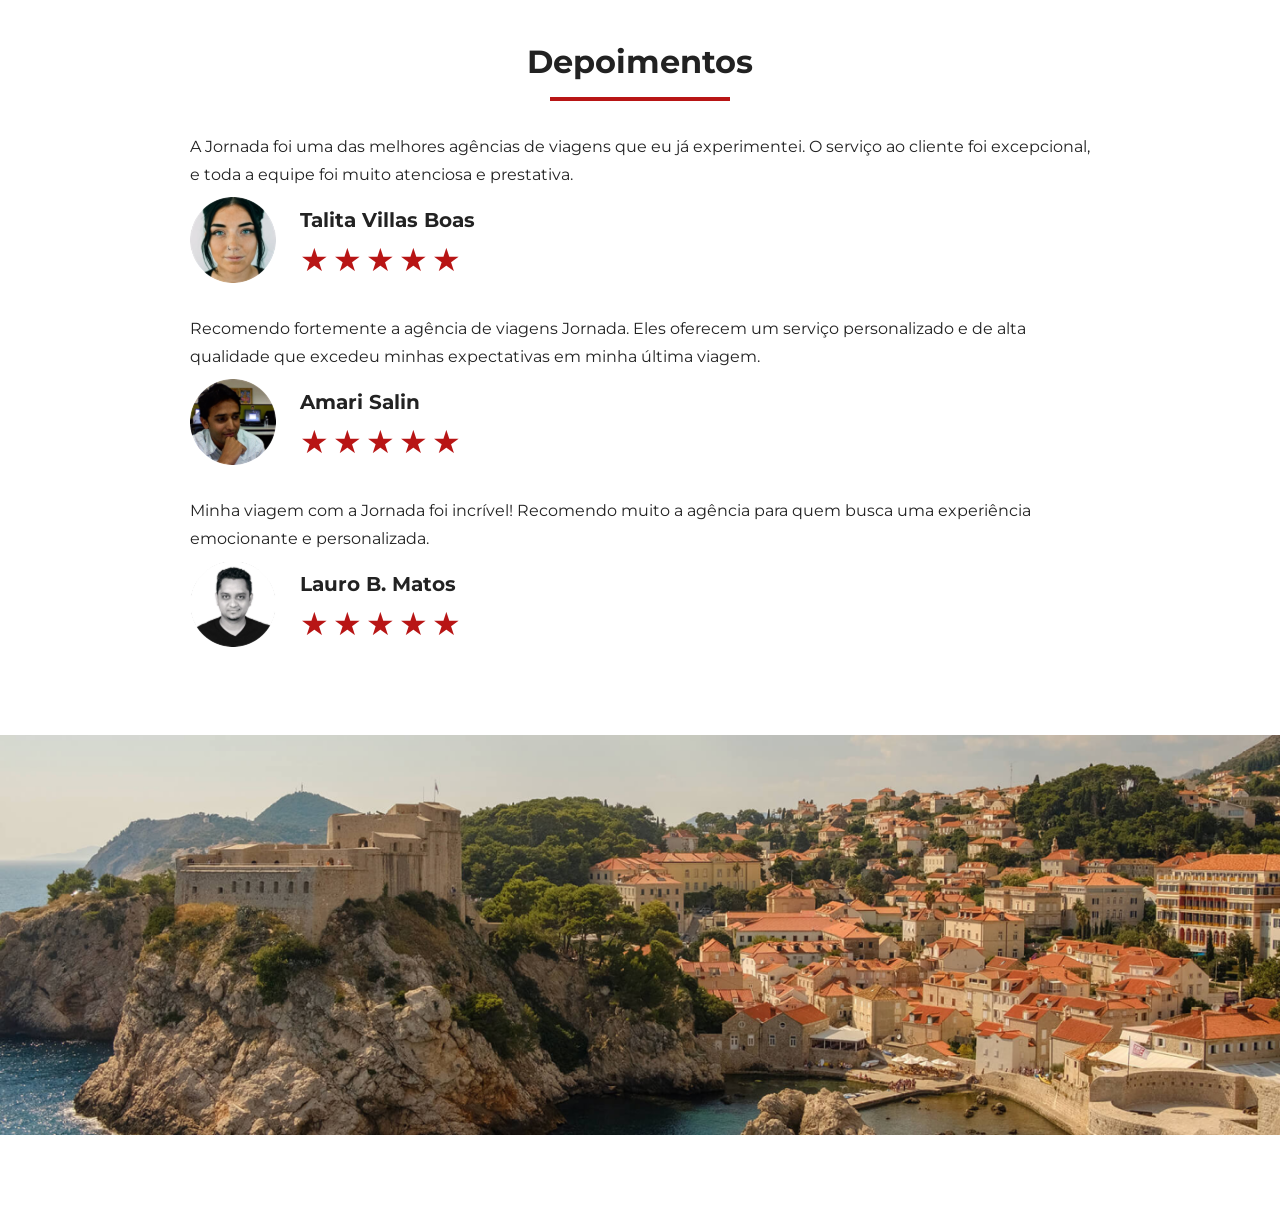
==== commit 2230df8f: "Adiciona o bottom hero" ====
--- a/index.html
+++ b/index.html
@@ -303,5 +303,8 @@
         </article>
       </div>
     </section>
+    <section class="bottom-hero">
+      <div class="hero-img second"></div>
+    </section>
   </body>
 </html>
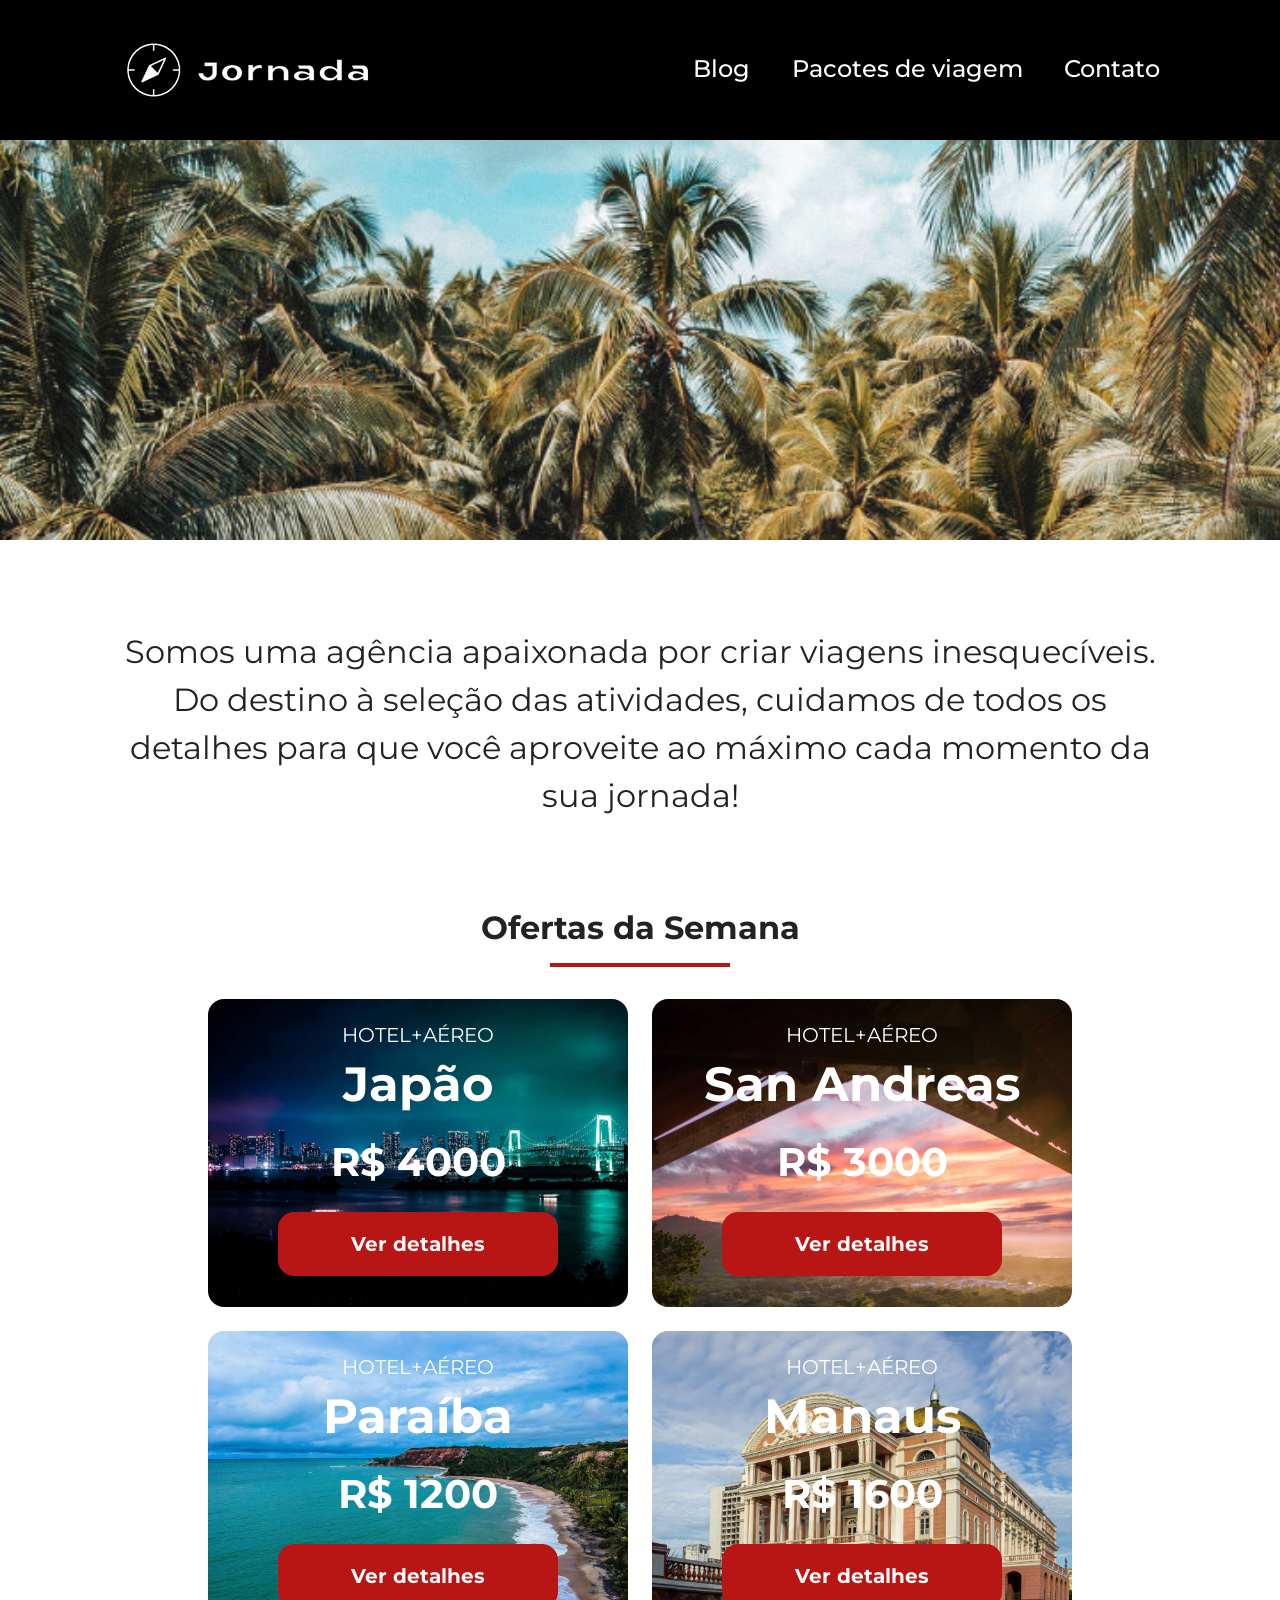
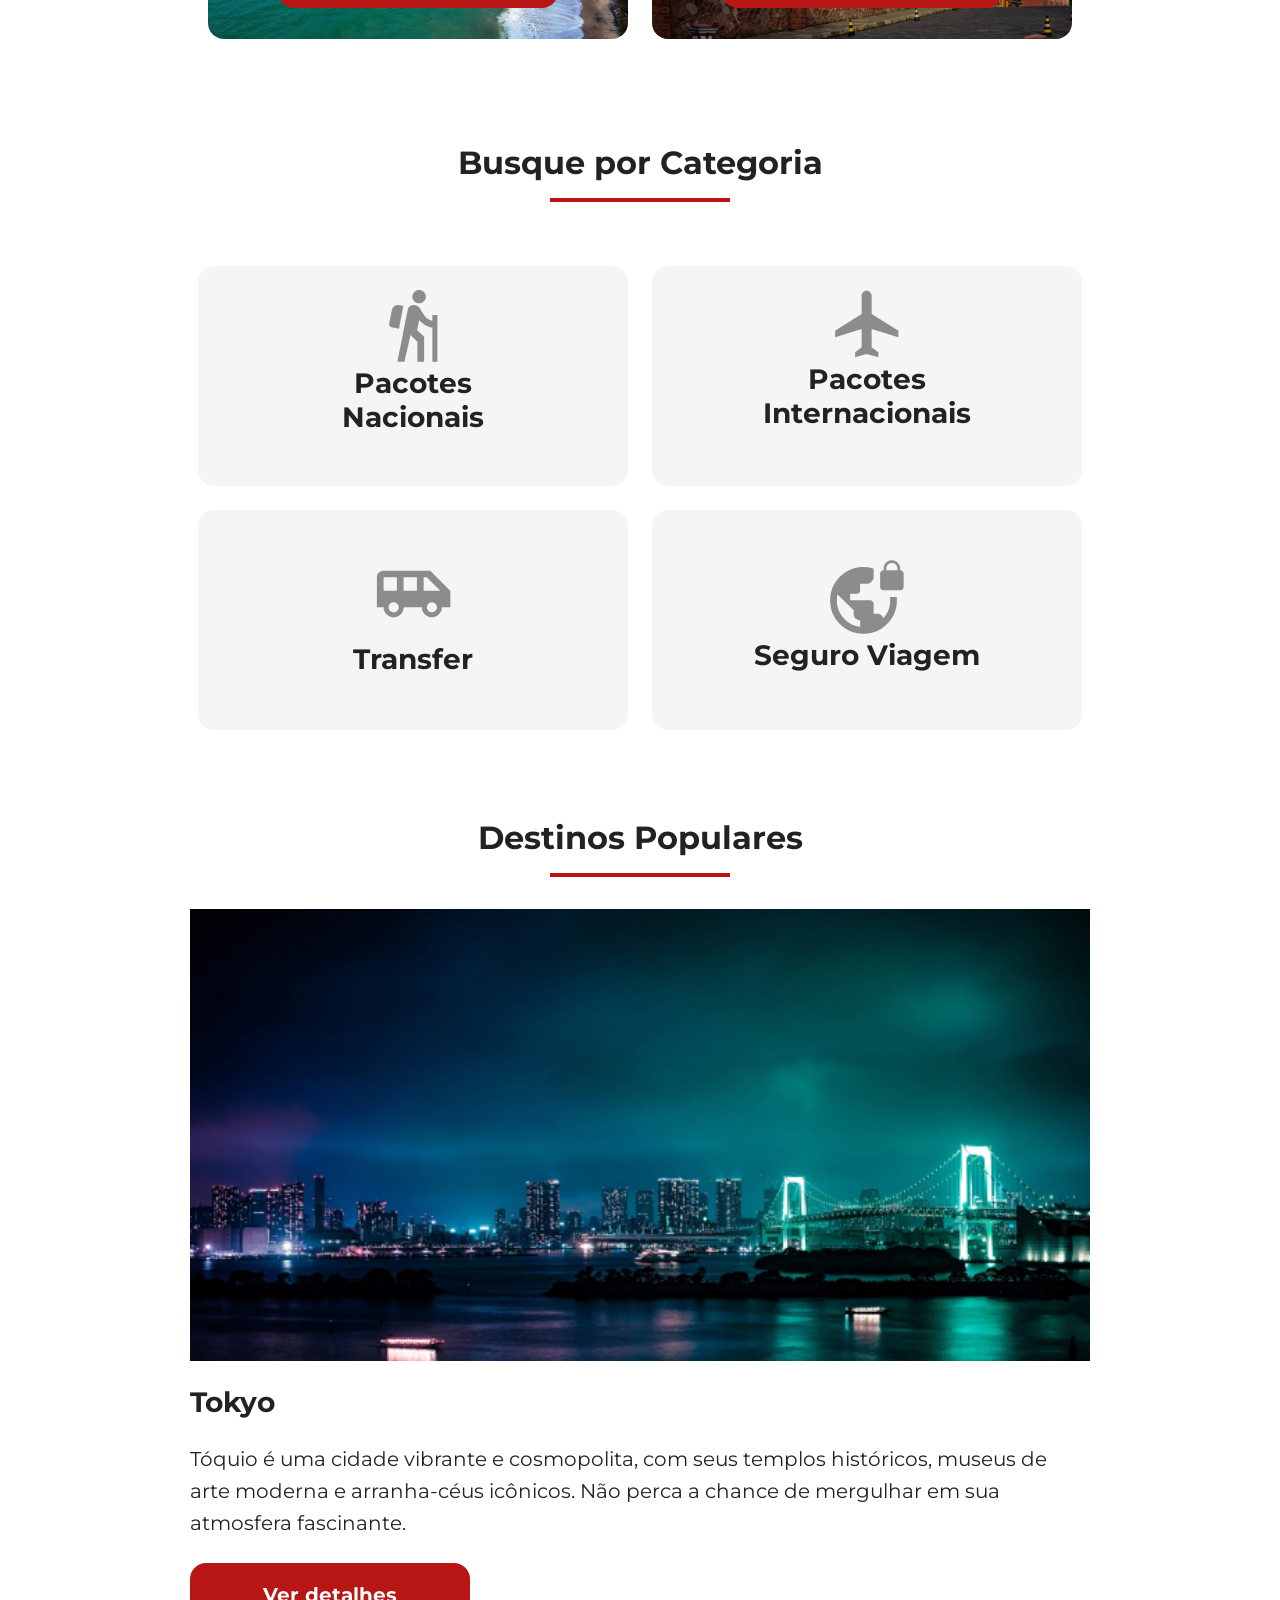
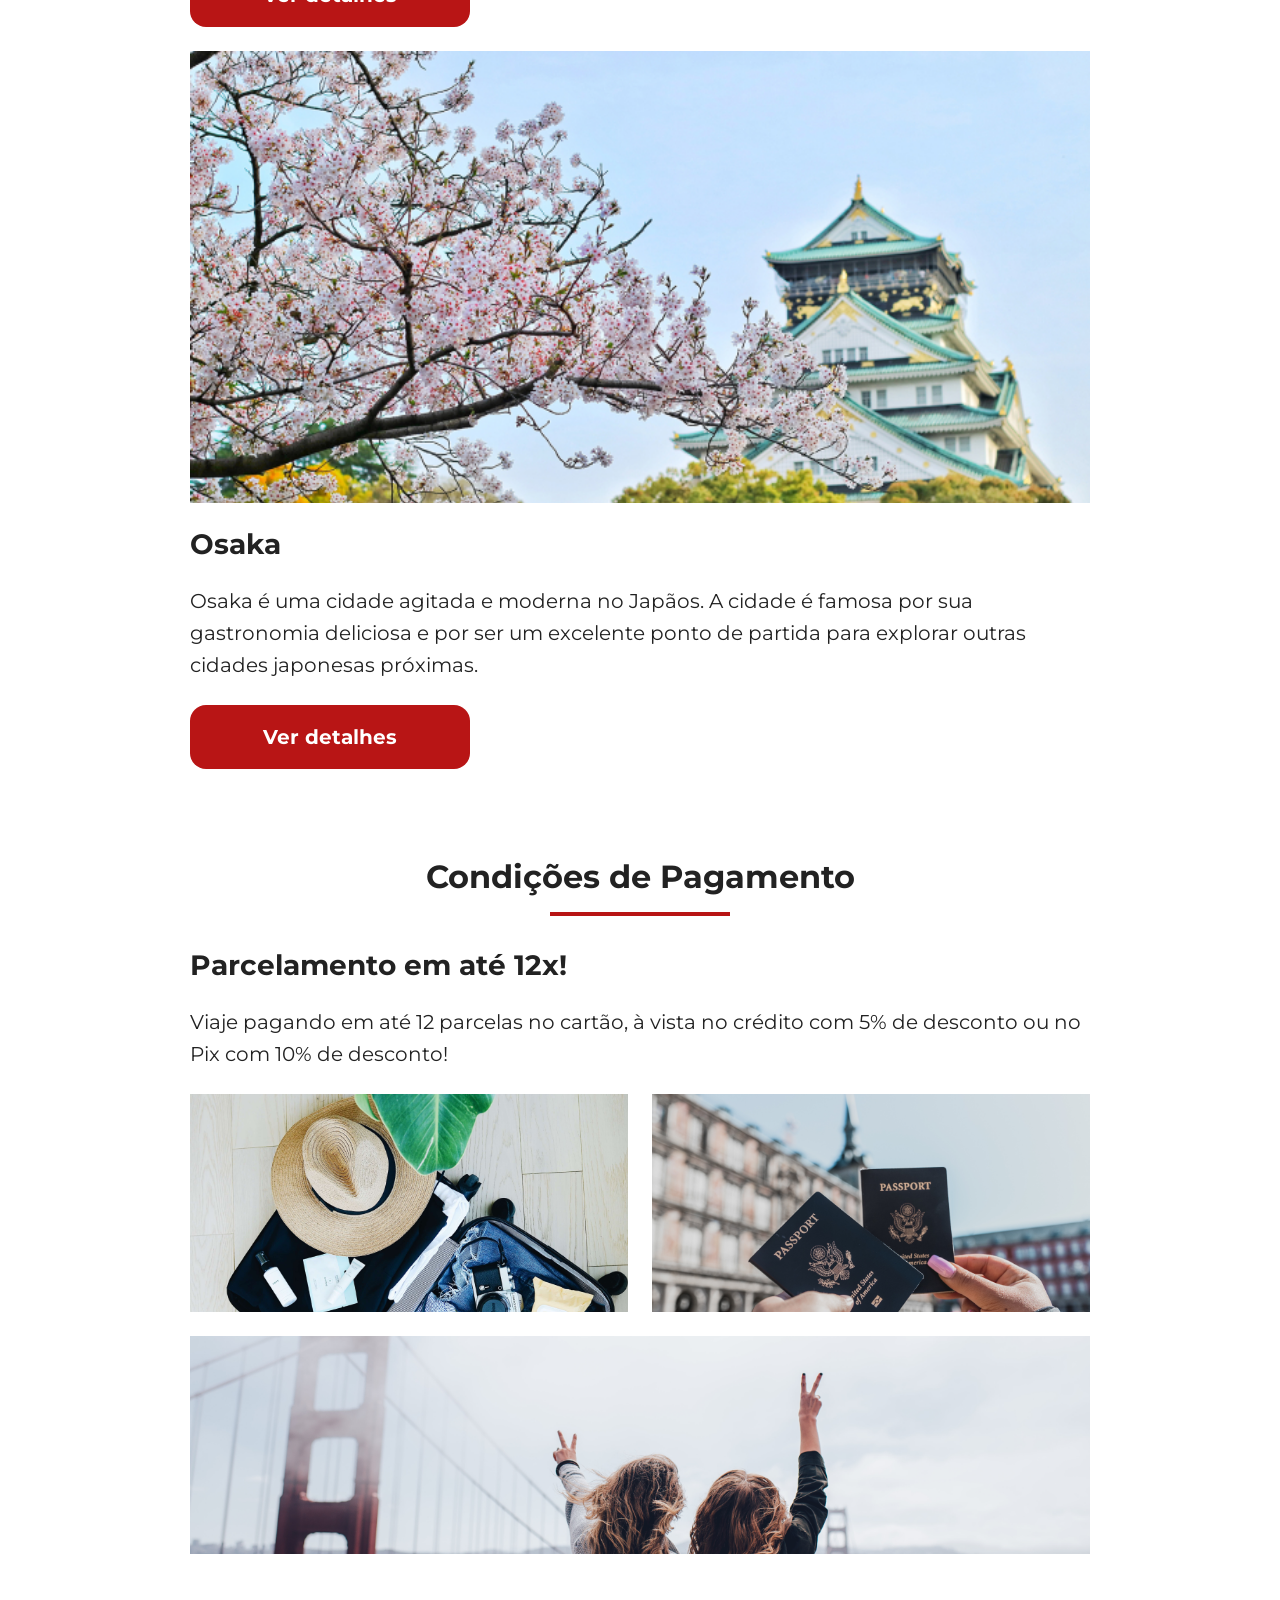
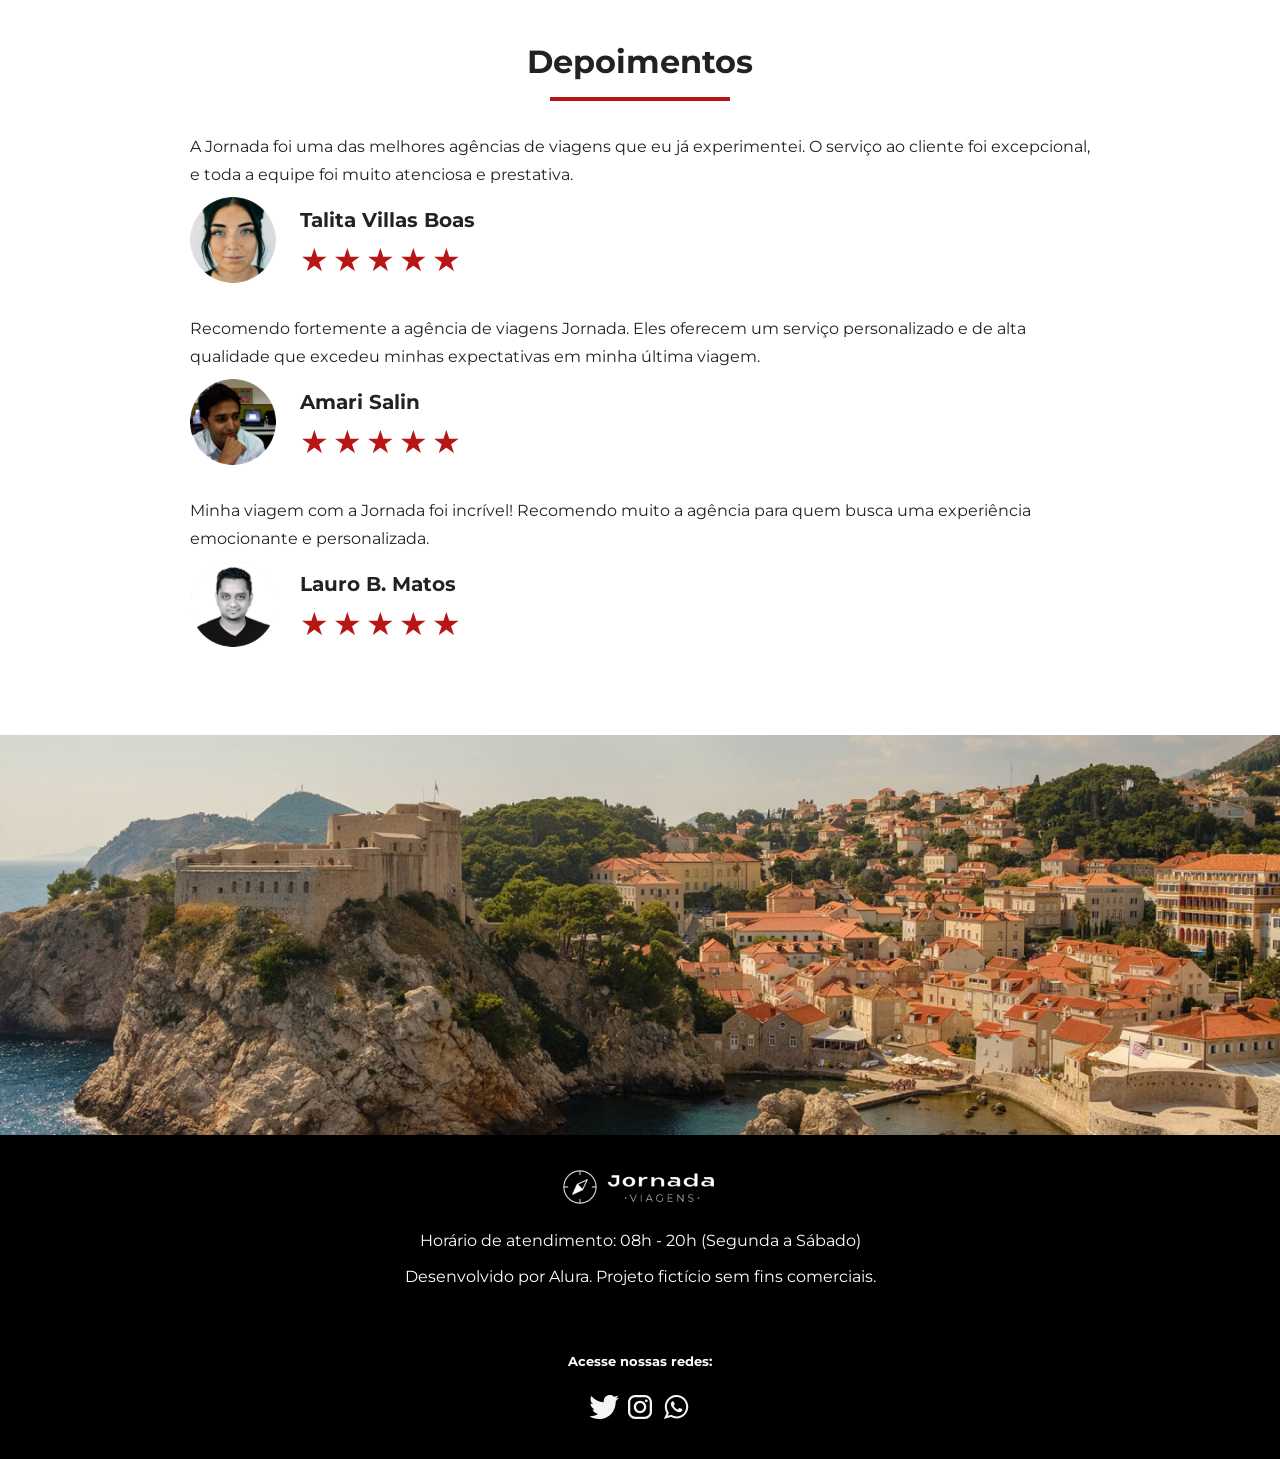
==== commit 542e1e0a: "Finaliza o footer do Projeto" ====
--- a/index.html
+++ b/index.html
@@ -306,5 +306,37 @@
     <section class="bottom-hero">
       <div class="hero-img second"></div>
     </section>
+    <footer class="main-footer">
+      <div class="footer-content">
+        <img src="img/logo-footer.png" alt="Logo completa do Jornava Viagens">
+        <p>Horário de atendimento: 08h - 20h (Segunda a Sábado)</p>
+
+        <p>Desenvolvido por Alura. Projeto fictício sem fins comerciais.</p>
+      </div>
+      <div class="footer-social">
+          <h5>Acesse nossas redes:</h5>
+          
+          <a href="#" 
+          target="_blank" 
+          title="Acesse o Twitter do Jornada Viagens">
+          <img src="img/icone-twitter.svg" 
+          alt="Icone do Twitter na cor branca"
+        /></a>
+
+          <a
+          href="#"
+          target="_blank"
+          title="Acesse o Instagram do Jornada Viagens">
+          <img src="img/icone-instagram.svg"
+          alt="icone do Instagram na cor branca"
+        /></a>
+
+        <a href="#" target="_blank" title="Entre em contato através do whatsapp"
+          ><img
+            src="img/icone-whatsapp.svg"
+            alt="icone do whatsapp na cor branca"
+        /></a>
+        </div>
+    </footer>
   </body>
 </html>
--- a/css/style.css
+++ b/css/style.css
@@ -6,3 +6,4 @@
 @import url(destinations.css);
 @import url(payments.css);
 @import url(testimonials.css);
+@import url(footer.css);
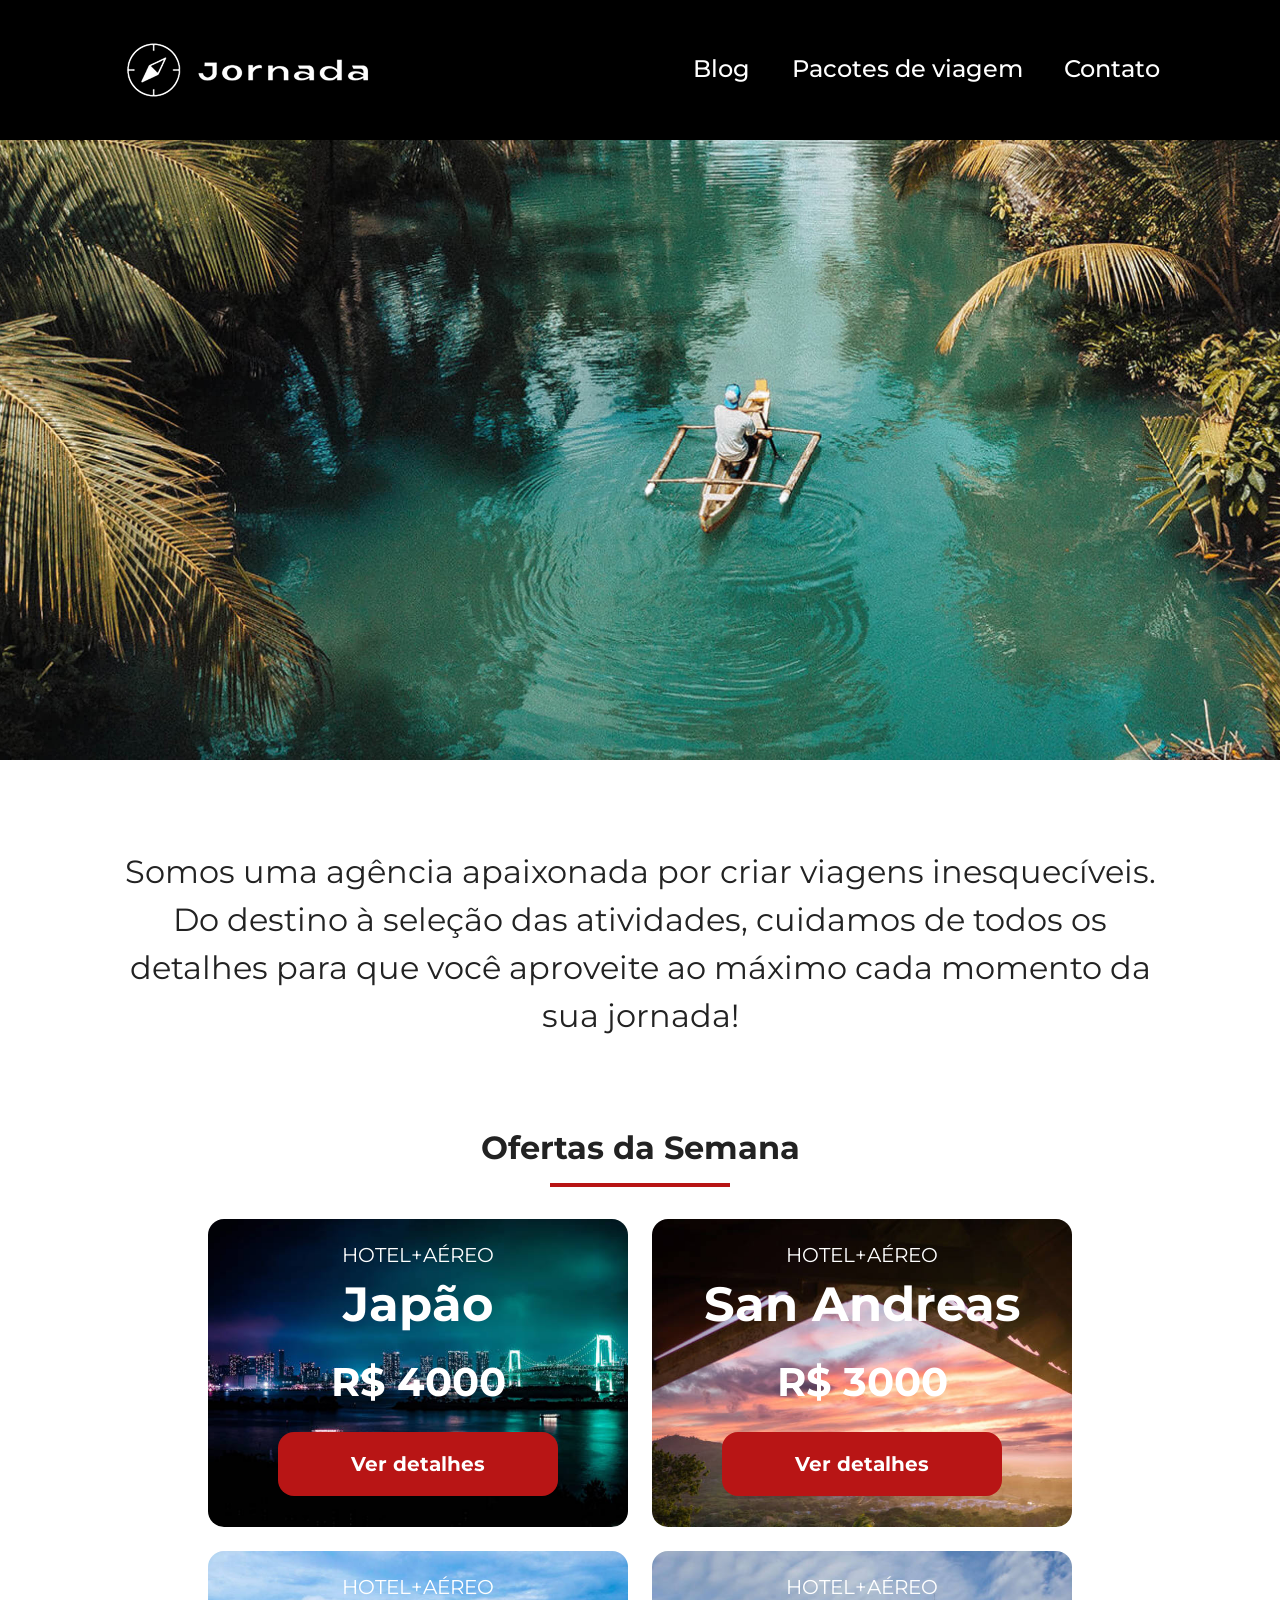
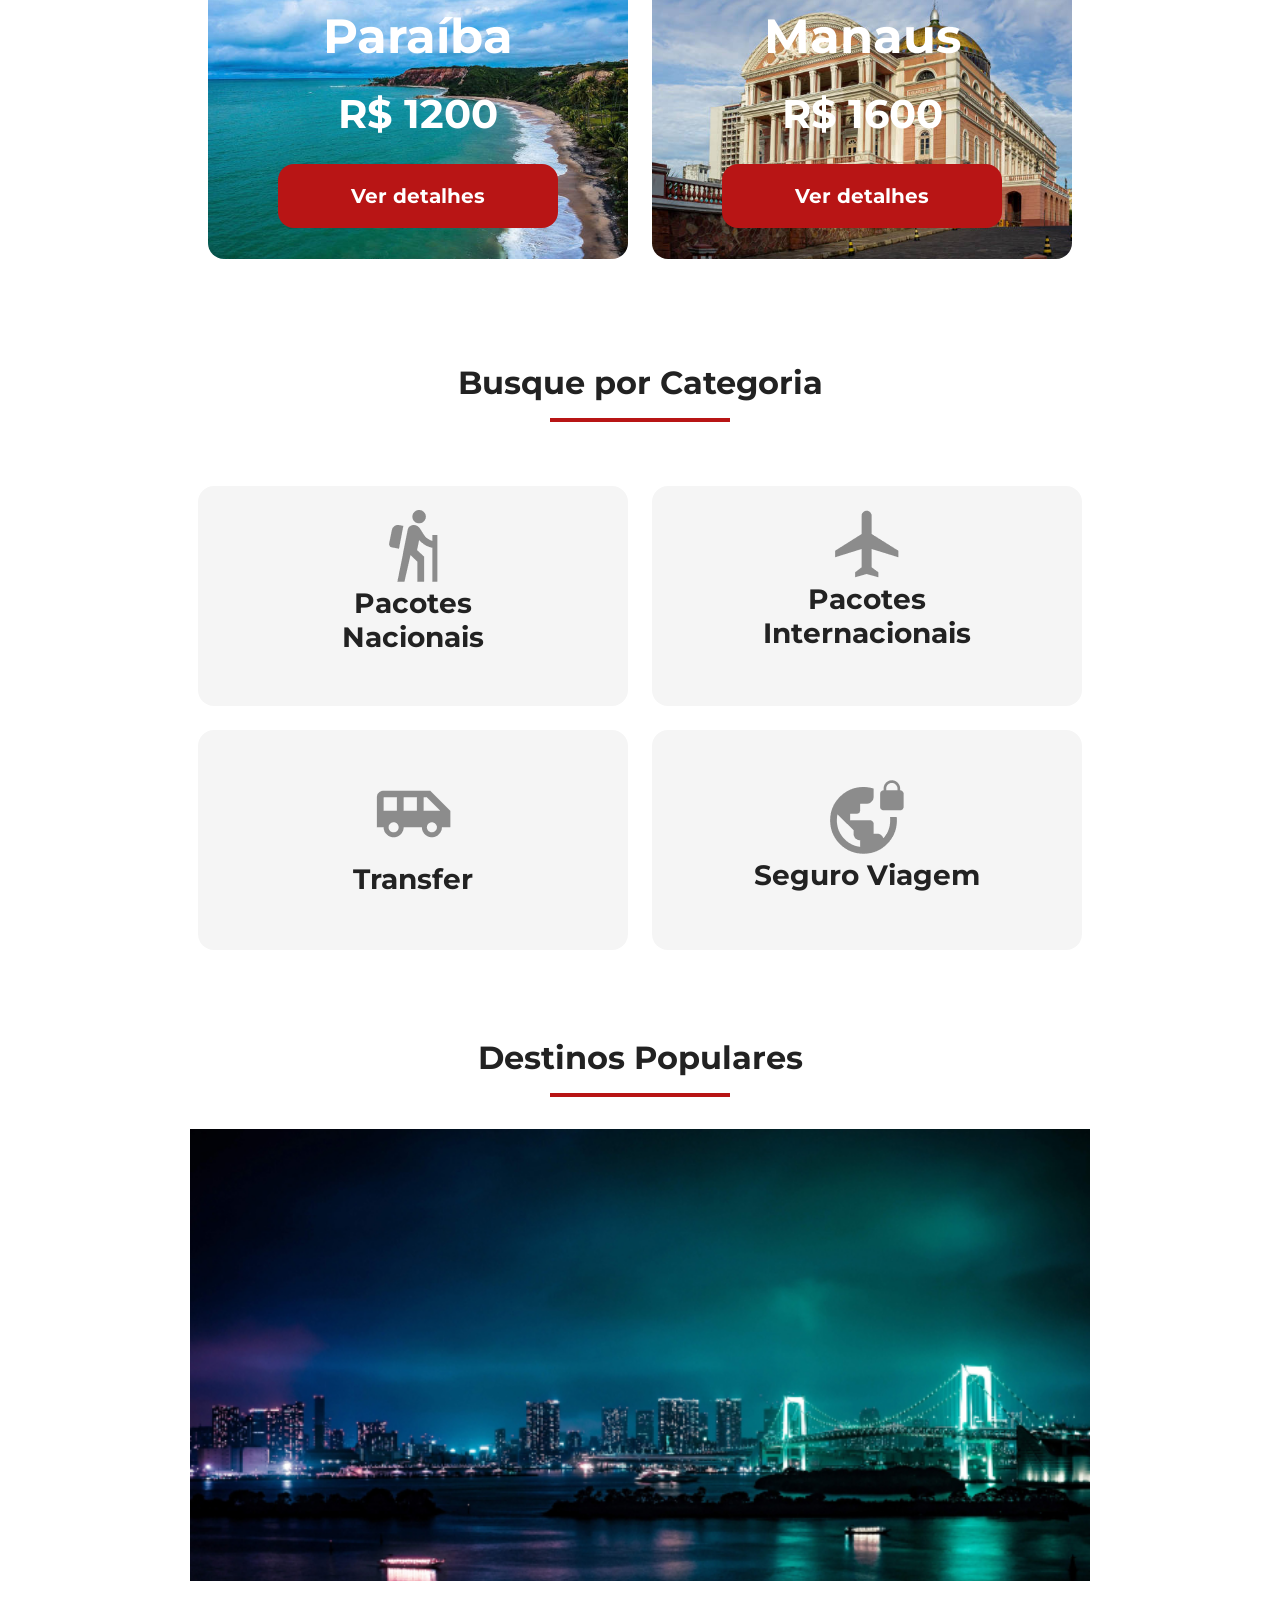
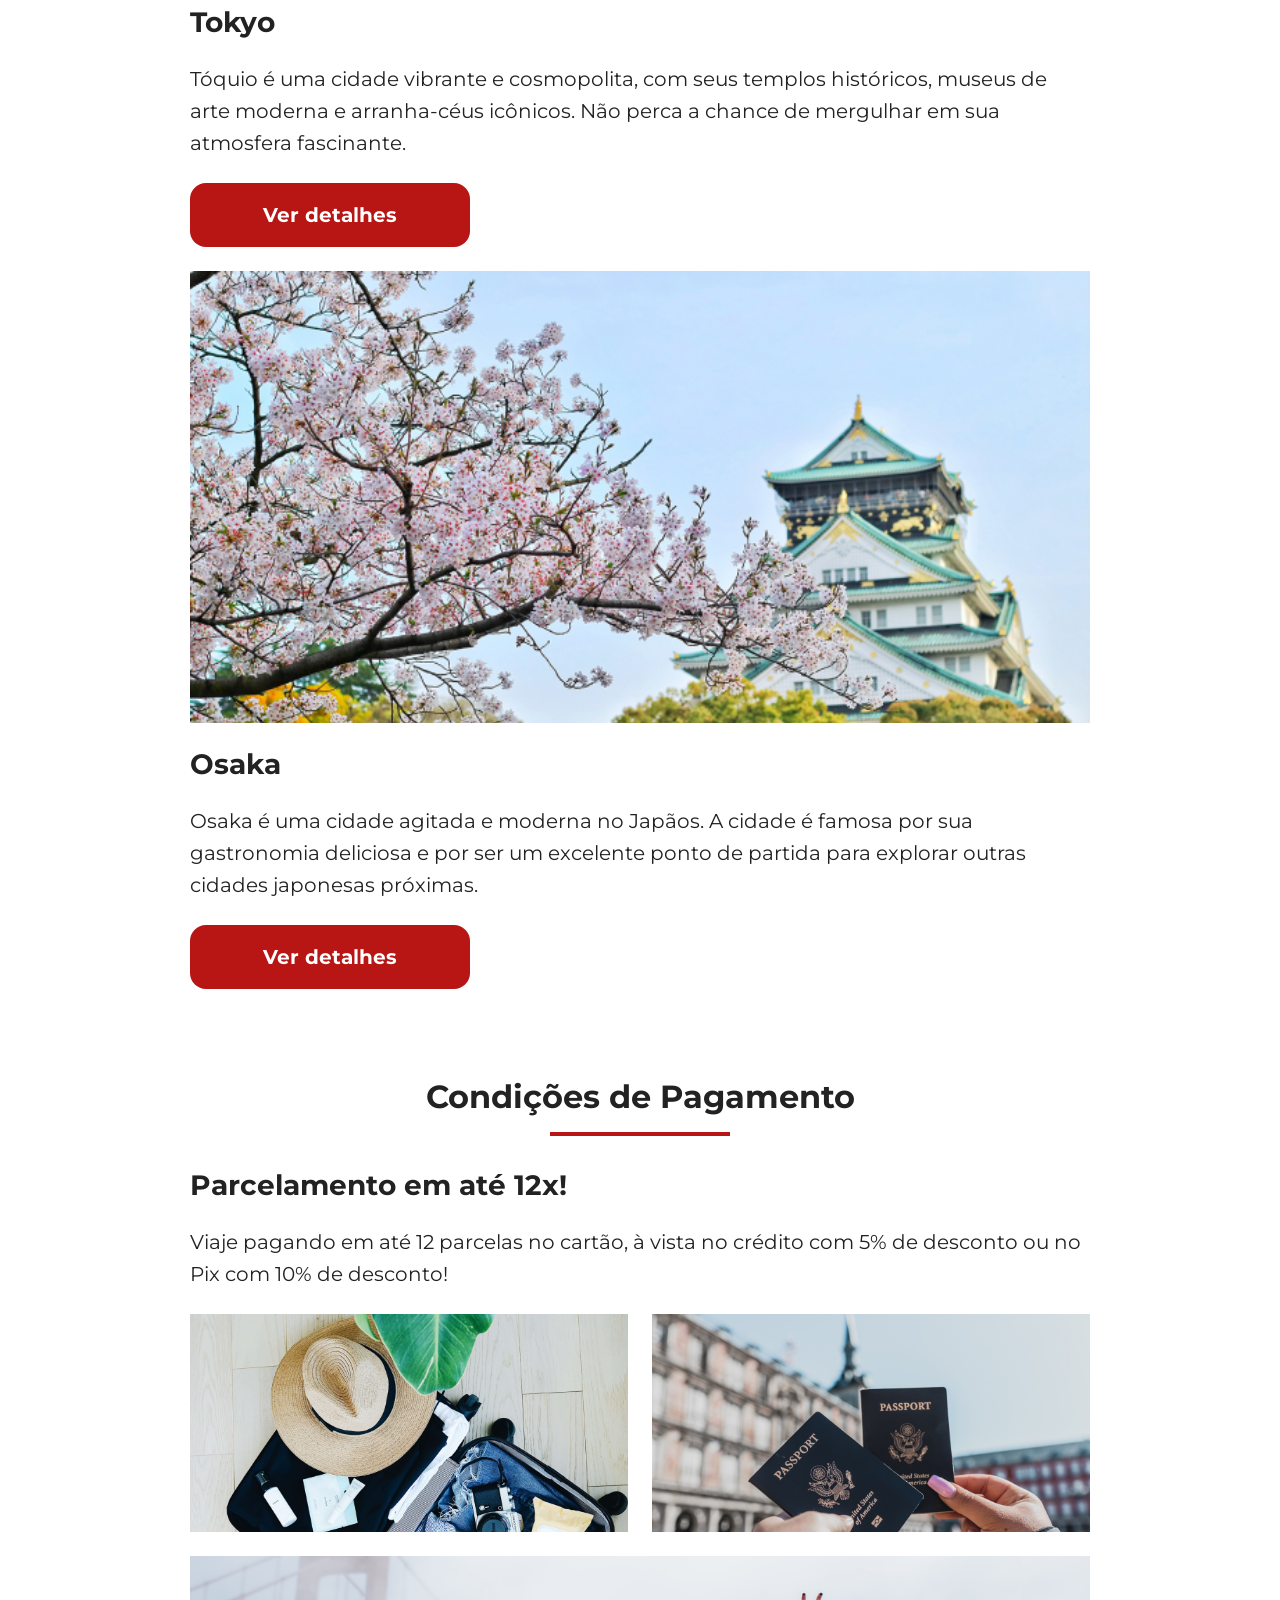
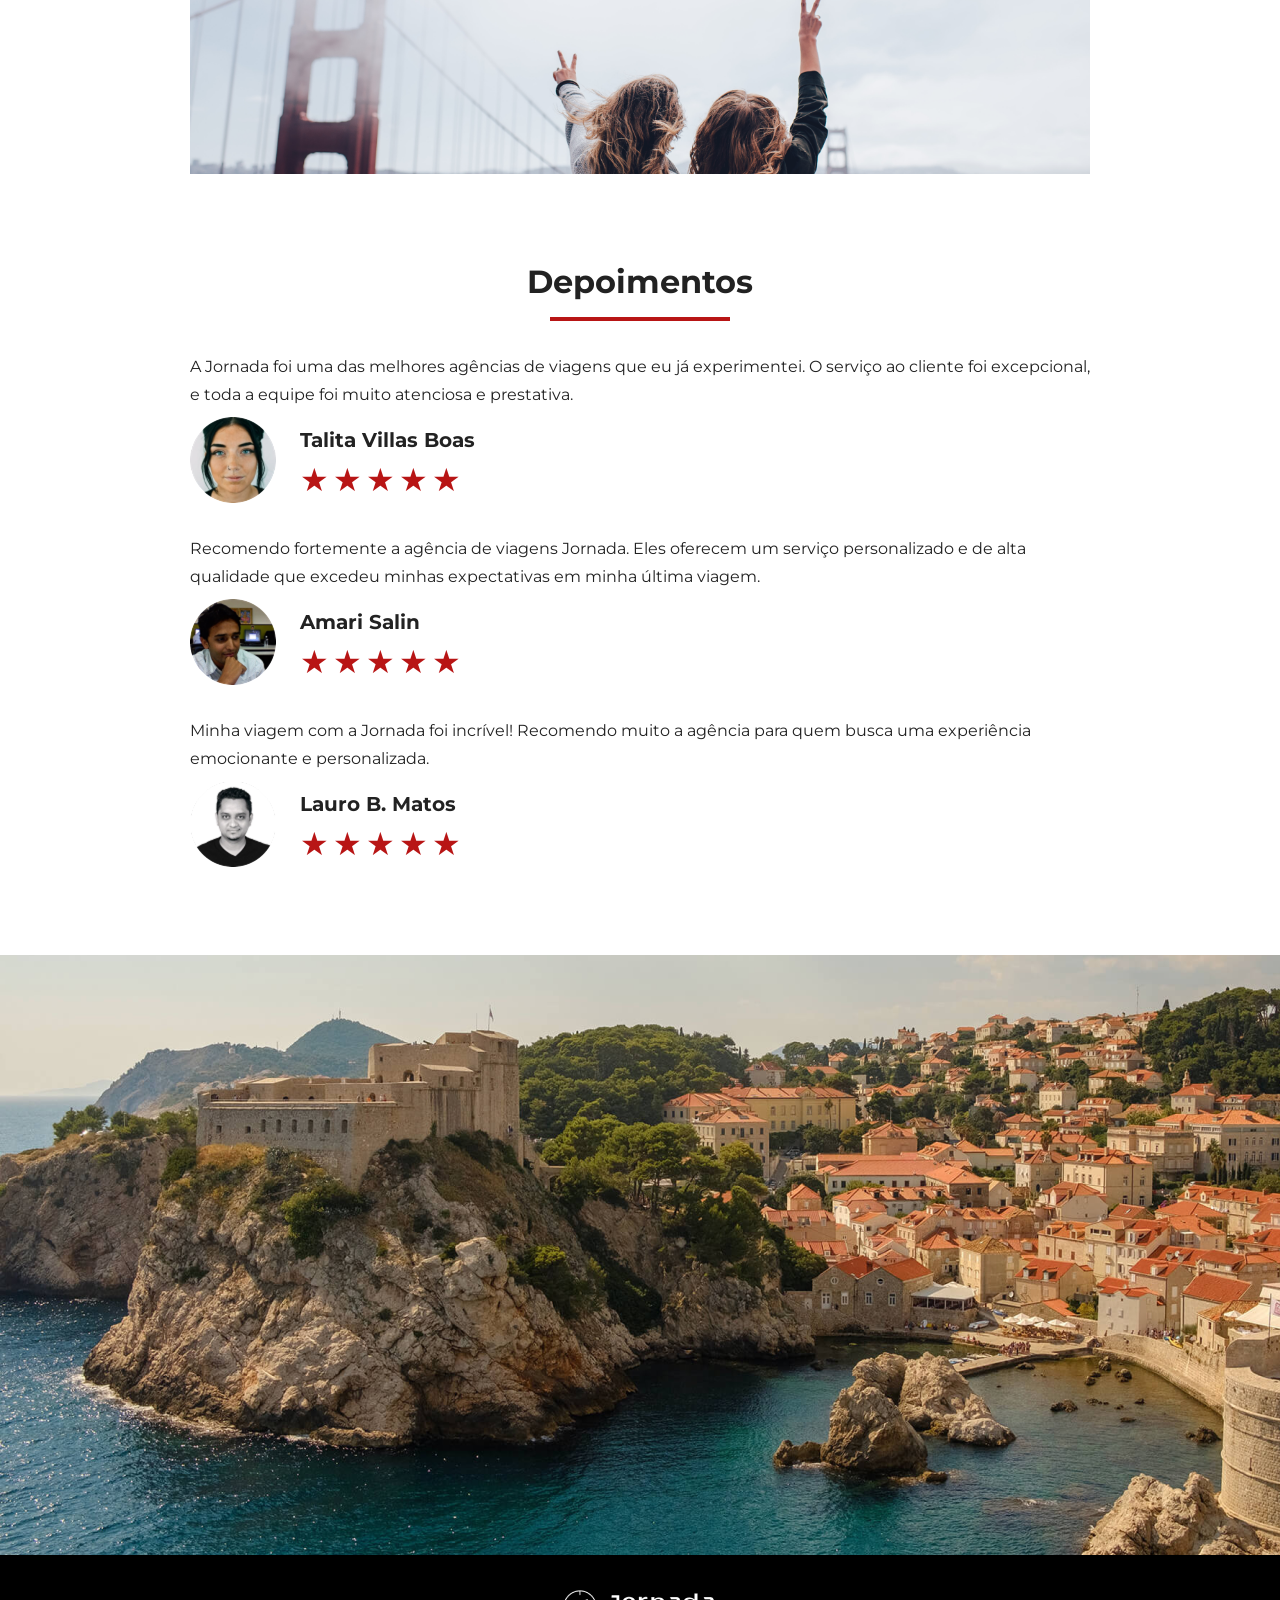
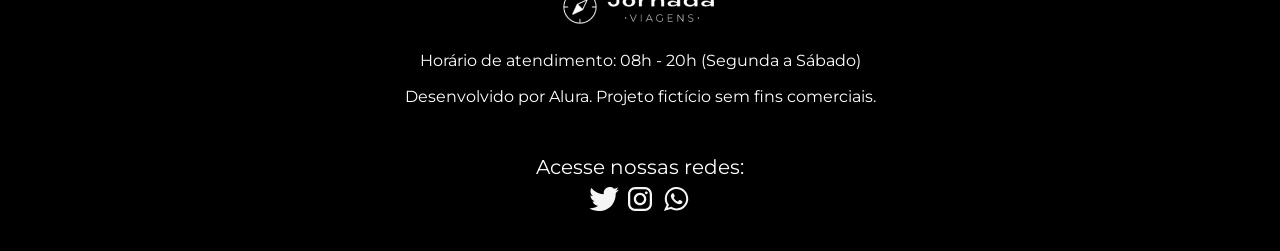
==== commit a967fd0f: "Realiza correcao de bugs" ====
--- a/index.html
+++ b/index.html
@@ -1,5 +1,5 @@
 <!DOCTYPE html>
-<html lang="pt-BR">
+<html lang="pt-br">
   <head>
     <meta charset="UTF-8" />
     <meta name="viewport" content="width=device-width, initial-scale=1.0" />
@@ -183,7 +183,7 @@
         <article class="item tokyo">
           <header>
             <div class="img-item"></div>
-            <h4 class="content-title">Tokyo</h4>
+            <h3 class="content-title">Tokyo</h3>
           </header>
           <p class="content-text">
             Tóquio é uma cidade vibrante e cosmopolita, com seus templos
@@ -203,7 +203,7 @@
         <article class="item osaka">
           <header>
             <div class="img-item"></div>
-            <h4 class="content-title">Osaka</h4>
+            <h3 class="content-title">Osaka</h3>
           </header>
           <p class="content-text">
             Osaka é uma cidade agitada e moderna no Japãos. A cidade é famosa
@@ -254,7 +254,7 @@
           <footer>
             <img src="img/avatar-talita.png" alt="Imagem de perfil da cliente Talita Villas Boas">
             <div class="profile-content">
-              <h4>Talita Villas Boas</h4>
+              <h3>Talita Villas Boas</h3>
               <div class="rating">
                 <span class="star">★</span>
                 <span class="star">★</span>
@@ -273,7 +273,7 @@
           <footer>
             <img src="img/avatar-amari.png" alt="Imagem de perfil do cliente Amari Salin">
             <div class="profile-content">
-              <h4>Amari Salin</h4>
+              <h3>Amari Salin</h3>
               <div class="rating">
                 <span class="star">★</span>
                 <span class="star">★</span>
@@ -291,7 +291,7 @@
           <footer>
             <img src="img/avatar-lauro.png" alt="Imagem de perfil do cliente Lauro Matos">
             <div class="profile-content">
-              <h4>Lauro B. Matos</h4>
+              <h3>Lauro B. Matos</h3>
               <div class="rating">
                 <span class="star">★</span>
                 <span class="star">★</span>
@@ -314,7 +314,7 @@
         <p>Desenvolvido por Alura. Projeto fictício sem fins comerciais.</p>
       </div>
       <div class="footer-social">
-          <h5>Acesse nossas redes:</h5>
+          <p>Acesse nossas redes:</p>
           
           <a href="#" 
           target="_blank" 
